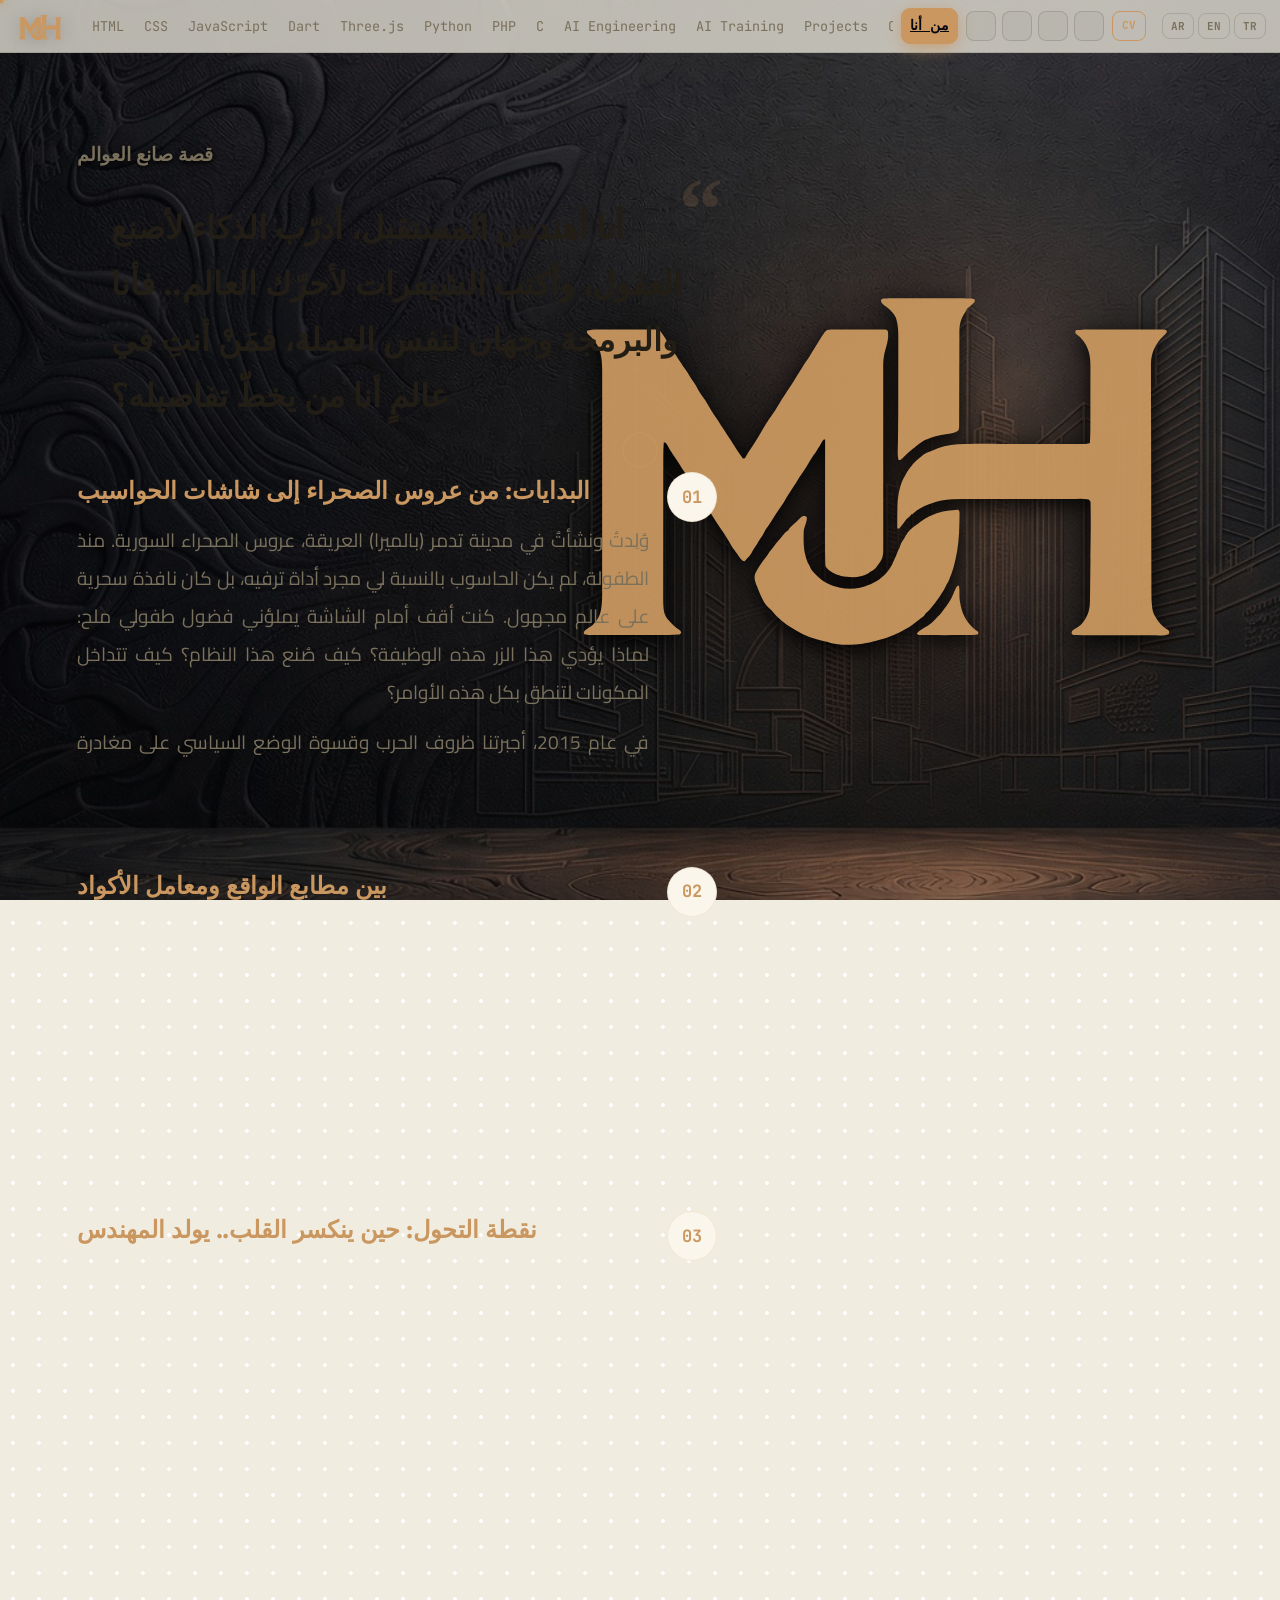
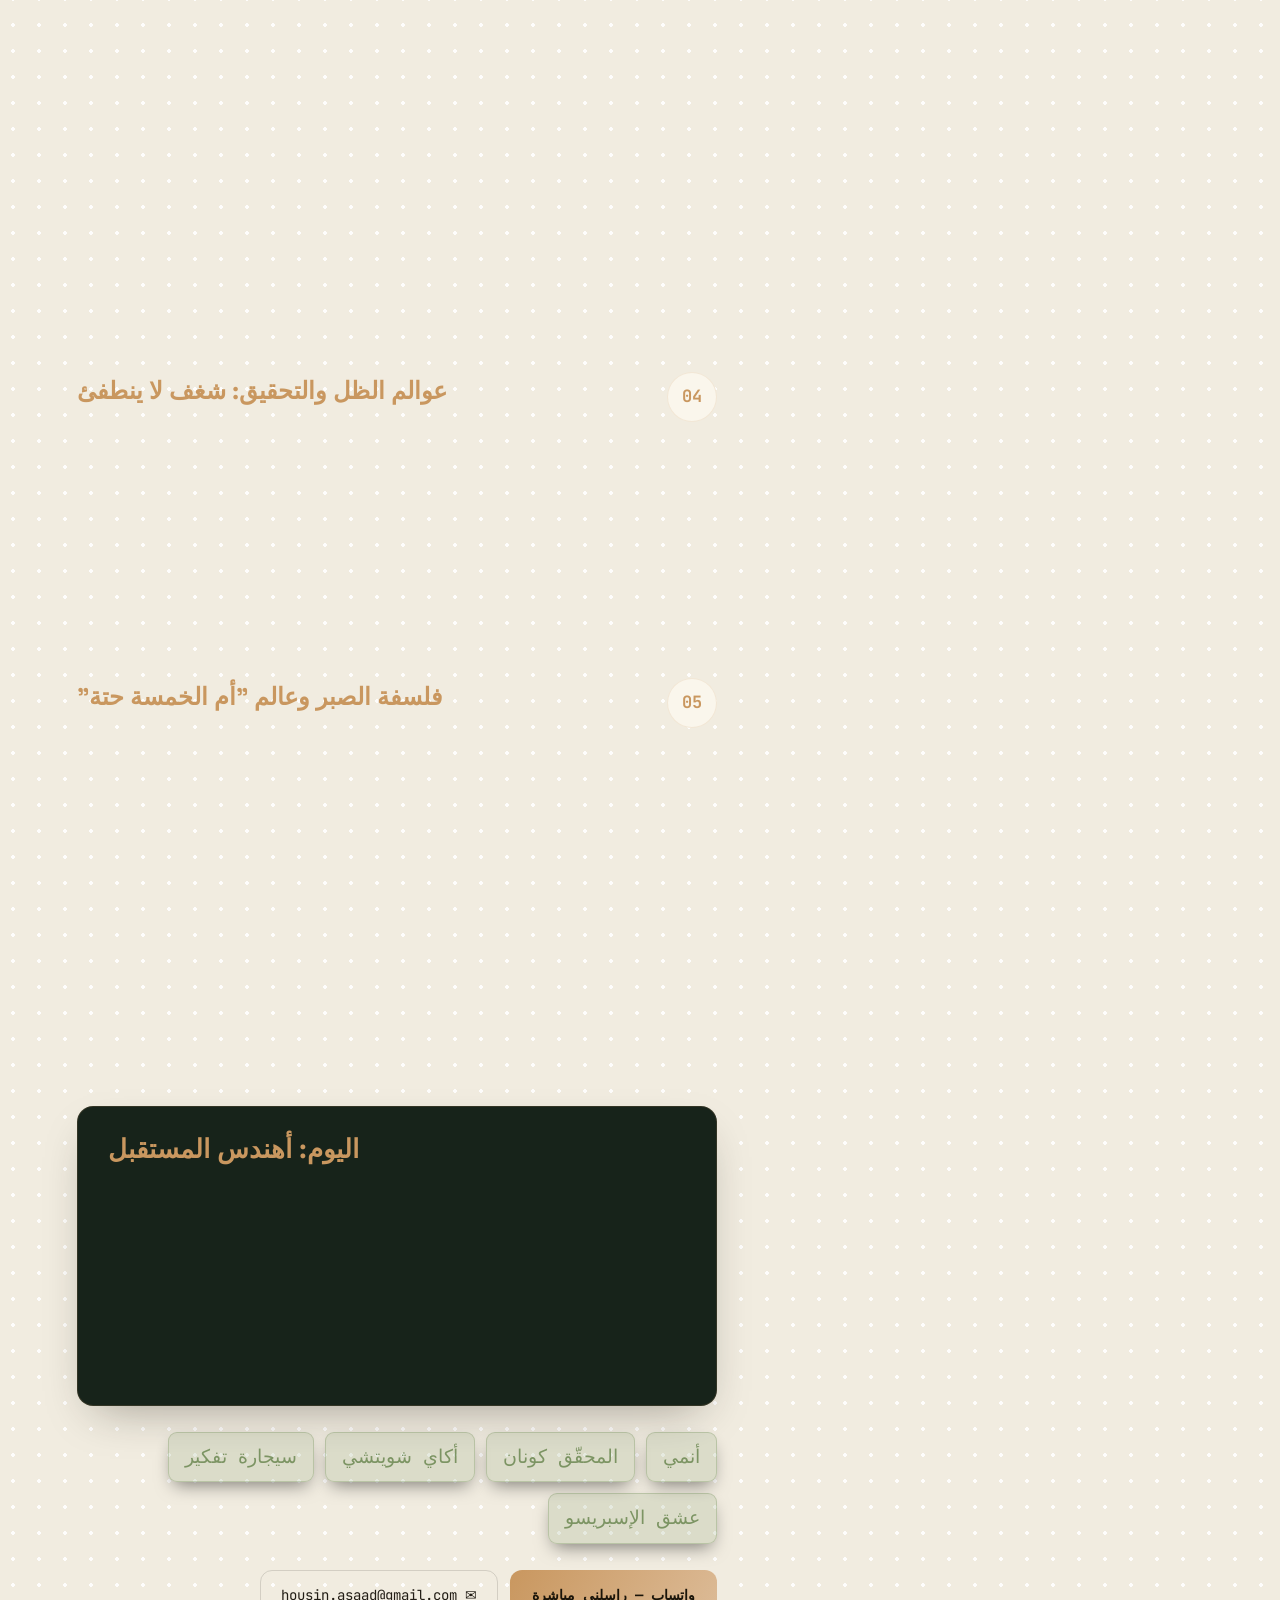
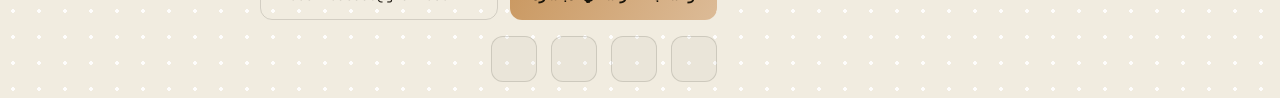
==== about.html @ 329c1fc3 "Fix viewport-scale detection instability and About page panel/logo overlap The landscape "desktop em" ====
<!doctype html>
<html lang="ar" dir="rtl">
<head>
<meta charset="utf-8">
<meta name="viewport" content="width=device-width, initial-scale=1">
<script>
// نفس تقنية index.html: بوضعية landscape وعرض شاشة أضيق من 1280، نخلي الصفحة تتصرّف وكأنها بعرض
// 1280 (نسخة كمبيوتر) — راجع التعليق التفصيلي بـindex.html.
(function(){
  var META_W = 1280;
  // مصدر "العرض الحقيقي" الأصغر بين screen.width وinnerWidth، بلا تخزين مؤقّت — راجع التعليق
  // التفصيلي بـindex.html (نفس المشكلة: بعض المتصفحات بترجّع screen.width غلط بوضعية عرضية).
  function realWidth(){
    var candidates = [];
    if(innerWidth > 0) candidates.push(innerWidth);
    if(screen.width > 0) candidates.push(screen.width);
    candidates = candidates.filter(function(w){ return w >= 100 && w <= 4000; });
    if(!candidates.length) return innerWidth || 375;
    return Math.min.apply(null, candidates);
  }
  function apply(){
    var meta = document.querySelector('meta[name="viewport"]');
    var landscape = matchMedia('(orientation:landscape)').matches;
    var rw = realWidth();
    var need = landscape && rw > 0 && rw < META_W;
    var want;
    if(need){
      var scale = rw / META_W;
      want = (scale > 0 && scale <= 1)
        ? ('width='+META_W+', initial-scale='+scale+', minimum-scale='+scale+', maximum-scale='+scale+', user-scalable=no')
        : 'width=device-width, initial-scale=1';
    } else {
      want = 'width=device-width, initial-scale=1';
    }
    if(meta.getAttribute('content') !== want) meta.setAttribute('content', want);
  }
  apply();   // بلا setTimeout بعدها — أي تعديل عالـmeta بعد ما الصفحة بلشت ترندر بيسبب خلل بصري (راجع index.html)
  addEventListener('resize', apply);
  addEventListener('orientationchange', apply);
})();
</script>
<title>من أنا — Muhammed Elhuseyin</title>
<link rel="icon" type="image/png" href="assets/favicon.png">

<link rel="preconnect" href="https://fonts.googleapis.com">
<link rel="preconnect" href="https://fonts.gstatic.com" crossorigin>
<link href="https://fonts.googleapis.com/css2?family=Space+Grotesk:wght@500;700&family=JetBrains+Mono:wght@500;700&family=Cairo:wght@400;600;700&display=swap" rel="stylesheet">
<link rel="stylesheet" href="css/style.css?v=106">

<script type="importmap">
{
  "imports": {
    "three": "https://cdn.jsdelivr.net/npm/three@0.160.0/build/three.module.js",
    "three/addons/": "https://cdn.jsdelivr.net/npm/three@0.160.0/examples/jsm/"
  }
}
</script>
</head>
<body>

  <div class="scene-bg scene-bg--on"></div>
  <img class="about-logo" src="assets/logo/mjh-logo.svg" alt="MJH" draggable="false">

  <main class="page about-page in-view">
    <div class="panel about-panel">
      <span class="kicker" data-t="kicker">من أنا</span>
      <div class="arname about-subtitle" data-t="subtitle">قصة صانع العوالم</div>

      <div class="about-quote" data-t="quote">أنا أهندس المستقبل، أدرّب الذكاء لأصنع العقول، وأكتب الشيفرات لأحرّك العالم.. فأنا والبرمجة وجهان لنفس العملة، فمَنْ أنتِ في عالمٍ أنا من يخطّ تفاصيله؟</div>

      <div class="about-sections" id="about-sections"></div>

      <div class="about-closing" id="about-closing"></div>

      <div class="tags"><span>أنمي</span><span>المحقّق كونان</span><span>أكاي شويتشي</span><span>سيجارة تفكير</span><span>عشق الإسبريسو</span></div>

      <div class="contact-links" id="about-contact">
        <a class="contact-btn" href="https://wa.me/905050144543" target="_blank" rel="noopener" data-t="waBtn">واتساب — راسلني مباشرة</a>
        <a class="contact-alt" href="mailto:housin.asaad@gmail.com">✉ housin.asaad@gmail.com</a>
      </div>
      <div class="socials">
        <a class="social" href="https://wa.me/905050144543" target="_blank" rel="noopener" aria-label="WhatsApp" title="WhatsApp"><i class="social-icon" style="--i:url(https://cdn.simpleicons.org/whatsapp)"></i></a>
        <a class="social" href="https://www.instagram.com/mjh.6_6" target="_blank" rel="noopener" aria-label="Instagram" title="Instagram"><i class="social-icon" style="--i:url(https://cdn.simpleicons.org/instagram)"></i></a>
        <a class="social" href="https://www.facebook.com/share/1FGM8Z6WL1/" target="_blank" rel="noopener" aria-label="Facebook" title="Facebook"><i class="social-icon" style="--i:url(https://cdn.simpleicons.org/facebook)"></i></a>
        <a class="social" href="https://github.com/housinasaad-creator" target="_blank" rel="noopener" aria-label="GitHub" title="GitHub"><i class="social-icon" style="--i:url(https://cdn.simpleicons.org/github)"></i></a>
      </div>
    </div>
  </main>

  <!-- المؤشّر المخصّص -->
  <div id="cring"></div>
  <div id="cdot"></div>

  <script src="js/cursor.js?v=62"></script>
  <script src="js/about-content.js?v=63"></script>
  <script src="js/nav.js?v=71"></script>
</body>
</html>
---- css/style.css ----
/* ===== الهوية: فاتح كريمي فاخر + بطاقات خضراء غامقة + ذهبي/أخضر ===== */
:root{
  --bg:#f1ece0;
  --bg2:#e8e0cd;
  --panel:#17231a;       /* بطاقات غامقة (أخضر عسكري غامق) */
  --panel-2:#20301f;
  --card-light:#faf6ec;  /* بطاقات فاتحة (سكري فوق الكريمي) */
  --accent:#c9975f;      /* ذهبي/نحاسي */
  --accent-2:#e0bb85;
  --accent-soft:rgba(201,151,95,.18);
  --green:#7c9463;       /* أخضر مطفي — كيكرز/لمسات */
  --green-soft:rgba(124,148,99,.18);
  --text:#221d15;
  --text-invert:#f5f0e2; /* نص فوق البطاقات الغامقة */
  --muted:#7a715d;
  --muted-invert:#c9c3b2;
  --line:rgba(34,29,21,.14);
  --line-invert:rgba(245,240,226,.14);
}

*{box-sizing:border-box;margin:0;padding:0}
/* overflow-x:hidden كانت عم "ترقّي" overflow-y تلقائياً لـauto (قاعدة بمعيار CSS: إذا حدّدت محور وحيد
   غير visible، المحور التاني بيصير auto إجبارياً حتى لو كتبت visible صراحة — مافي طريقة تلغيها).
   هيك body صار scroll container مستقل عن الصفحة (window)، فنظام تتبّع السكرول (تنقّل الصفحات، تلاشي
   المحتوى) صار أعمى لأنه بيراقب window مش body. overflow-x:clip (مش hidden) بيقص نفس الشي بس بلا
   ما ينشئ scroll container جديد أصلاً، فما في ترقية لمحور Y إطلاقاً */
html,body{height:100%;overflow-x:clip;max-width:100%}
body{
  font-family:'Cairo',sans-serif;
  background-color:var(--bg);
  background-image:radial-gradient(rgba(255,255,255,.9) 1.6px, transparent 1.6px);
  background-size:26px 26px;
  color:var(--text);
  min-height:100vh;
  cursor:none;
  line-height:1.6;
}
@media (hover:none){ body{cursor:auto} }

/* ===== خلفية المدينة المحفورة — ثابتة (fixed)، بتلزّق مكانها وبيتمرّر الكلام فوقها بس ===== */
.scene-bg{position:fixed;inset:0;z-index:0;
  background:#141210 url('../assets/scene-bg.jpg') center/cover no-repeat;
  opacity:0;pointer-events:none;transition:opacity 1s ease}
body.hero-gone .scene-bg{opacity:1}
.scene-bg--on{opacity:1 !important}

/* ===== الطبقات ===== */
/* الشخصية ما بتظهر فوق الهيرو — بتتلاشى تدريجياً وتظهر بس أول ما تنزل تحته بالسكرول، وبتضل ثابتة بمكانها */
#robot-container{position:fixed;inset:0;z-index:1;opacity:0;transform:scale(.93);
  transition:opacity 1.1s ease,transform 1.2s cubic-bezier(.2,.8,.2,1)}
body.robot-ready.hero-gone #robot-container{opacity:1;transform:none}
/* موبايل بوضعية طولية بس — الشخصية مش ضرورية هون، بلاش نعرضها إطلاقاً (بالعرضية الموقع نسخة
   طبق الأصل عن الكمبيوتر، الشخصية بتضل ظاهرة هناك عادي) */
@media (max-width:768px) and (orientation:portrait){
  #robot-container, #anim-dots{display:none !important}
}
#robot-container canvas{display:block;position:relative;z-index:1}
.robot-glow{position:absolute;inset:0;z-index:0;pointer-events:none;
  background:radial-gradient(circle at 70% 50%, rgba(224,187,133,.8) 0%, rgba(224,187,133,.55) 10%, rgba(224,187,133,.22) 20%, transparent 30%)}
.vignette{display:none}   /* الظل الغامق حوالين الشاشة اتشال بطلب المستخدم */

/* ===== هيدر علوي زجاجي ثابت: لوغو · صفحات بالنص · تواصل + CV + لغة ===== */
#topnav{position:fixed;top:0;left:0;right:0;z-index:9;direction:ltr;
  display:flex;align-items:center;justify-content:space-between;gap:8px;
  padding:8px 14px;
  background:rgba(241,236,224,.75);backdrop-filter:blur(16px) saturate(1.2);
  -webkit-backdrop-filter:blur(16px) saturate(1.2);border-bottom:1px solid var(--line)}
/* اللوغو بالهيدر */
.nav-brand{flex:none;background:none;border:0;padding:0;line-height:0;cursor:none;
  transition:transform .25s cubic-bezier(.34,1.56,.64,1)}
.nav-brand img{width:52px;height:auto;display:block;filter:drop-shadow(0 2px 8px rgba(0,0,0,.18))}
.nav-brand:hover{transform:translateY(-2px) scale(1.08)}
/* روابط الصفحات — سطر واحد ثابت الارتفاع دايماً (سكرول أفقي لو التسميات أطول من الشاشة، مهما كانت اللغة) */
.nav-links{display:flex;flex-wrap:nowrap;justify-content:center;align-items:center;gap:2px;flex:1 1 auto;
  overflow-x:auto;scrollbar-width:none;min-width:0}
.nav-links::-webkit-scrollbar{display:none}
body.lang-rtl .navlink{font-size:13.5px}
.navlink{font-family:'JetBrains Mono',monospace;font-size:11.5px;color:var(--muted);white-space:nowrap;
  background:none;border:1px solid transparent;border-radius:9px;padding:6px 8px;cursor:none;
  transition:color .25s,background .25s,border-color .25s,transform .2s,box-shadow .3s}
.navlink:hover{color:var(--text);transform:translateY(-2px) scale(1.05)}
.navlink.on{color:#05060f;background:var(--accent);border-color:var(--accent);font-weight:700;
  box-shadow:0 4px 18px -3px var(--accent)}
/* أيقونات التواصل بالهيدر */
.nav-contact{flex:none;display:flex;align-items:center;gap:6px}
.nav-ico{width:30px;height:30px;border-radius:8px;border:1px solid var(--line);
  background:rgba(34,29,21,.04);display:flex;align-items:center;justify-content:center;cursor:none;
  transition:transform .25s cubic-bezier(.34,1.56,.64,1),border-color .25s,background .25s}
.nav-ico i{width:15px;height:15px;display:block;background:var(--accent);
  -webkit-mask:var(--i) center/contain no-repeat;mask:var(--i) center/contain no-repeat;transition:background .5s ease}
.nav-ico:hover{transform:translateY(-2px) scale(1.1);border-color:var(--accent);background:var(--accent-soft)}
/* زر CV بالهيدر */
.cv-head{font-family:'JetBrains Mono',monospace;font-size:11px;font-weight:700;color:var(--accent);cursor:none;
  border:1px solid var(--accent);border-radius:8px;padding:5px 9px;text-decoration:none;white-space:nowrap;transition:.2s}
.cv-head:hover{background:var(--accent);color:#05060f;transform:translateY(-2px)}
@media (max-width:768px) and (orientation:portrait){
  /* هيدر موبايل (طولي بس): صف واحد — نخفي اللوغو/التواصل ونخلّي الصفحات + CV + اللغة */
  #topnav{gap:6px;padding:7px 10px}
  .nav-brand{display:none}
  .nav-contact{display:none}
  .nav-links{gap:2px;
    mask-image:linear-gradient(to right,transparent 0,#000 14px,#000 calc(100% - 14px),transparent 100%);
    -webkit-mask-image:linear-gradient(to right,transparent 0,#000 14px,#000 calc(100% - 14px),transparent 100%)}
  .navlink{padding:5px 7px;font-size:11px}
  .cv-head{padding:5px 7px;font-size:10px}
}

/* لوغو شخصي كبير + الاسم بجنبه، فوق عنوان كل صفحة (يُحقن بـ nav.js) — يتلوّن مع الصفحة */
.page-brand{display:flex;align-items:center;gap:16px;margin:0 0 20px;direction:ltr;
  animation:appear .6s ease-out both}
.page-logo{width:clamp(84px,8.5vw,120px);height:auto;display:block;flex:none;
  filter:drop-shadow(0 6px 18px rgba(0,0,0,.4))}
.page-logo path{transition:stroke .5s ease}
.page-brand-name{font-family:'Space Grotesk',sans-serif;font-weight:700;color:var(--text);
  font-size:clamp(16px,1.7vw,21px);line-height:1.06;letter-spacing:.3px}

@keyframes codeBlink{50%{opacity:0}}
#pages{position:relative;z-index:2;pointer-events:none}

/* ===== فاصل موجة خضراء رفيعة بين الهيرو وبداية الأقسام — برموز برمجة بيج شفافة فوقها ===== */
.hero-wave{position:relative;height:46px;margin-top:-34px;z-index:3;line-height:0;pointer-events:none}
.hero-wave svg{display:block;width:100%;height:100%}
.hw-fill{fill:var(--green)}
.hw-glyphs text{font-family:'JetBrains Mono',monospace;font-size:15px;font-weight:700;
  fill:var(--bg);opacity:.4}

/* ===== الصفحة: سكرول عادي، كل قسم شاشة كاملة عالأقل، مع تلاشي دخول/خروج ===== */
.page{
  position:relative;direction:ltr;min-height:56vh;
  display:flex;align-items:center;justify-content:flex-start;
  padding:30px clamp(28px,6vw,110px) 16px;
  opacity:0;transform:translateY(24px);
  transition:opacity .5s ease,transform .5s ease;
}
.page.in-view{opacity:1;transform:none}
/* المحتوى على اليسار (توسيط عمودي فقط) — متل ما كان */
.panel{pointer-events:auto;text-align:left;max-width:560px;direction:rtl}

/* تلاشي دخول/خروج تدريجي لكل سطر/عنصر داخل المحتوى — لحاله، مش مربوط بوصول القسم كامل
   (يُحقن .reveal على أولاد .panel المباشرين بواسطة nav.js) */
.reveal{opacity:0;transform:translateY(52px) scale(.97);
  transition:opacity .75s cubic-bezier(.16,.84,.44,1),transform .75s cubic-bezier(.16,.84,.44,1)}
.reveal.in-view{opacity:1;transform:none}

/* ===== فيديو خلفية الهيرو (الرئيسية بس) — خفيف وشفاف، يتلاشى تحت الروبوت يميناً ===== */
/* height ثابت (مش min-height) — الهيرو لازم يضل بالضبط شاشة وحدة. min-height كانت بتخلي align-items:center
   (تبع .page) يوسّط المحتوى بصندوق أطول من الشاشة، فبيطلع فراغ كبير تحت المحتوى قبل الموجة. overflow-y:auto
   (مش hidden) هي شبكة الأمان: لو المحتوى طال عن الشاشة بشاشة قصيرة جداً، بيصير سكرول داخلي بسيط بدل ما ينقص/ينقطع. */
/* خلفية غامقة ثابتة تحت الفيديو — الفيديو شفاف (opacity .3) وبدون هالخلفية كانت طبقة --bg الكريمية
   (تبع body) بتبين من وراه وتطلع كطبقة لونية بيج فوق الهيرو. */
.home-page{overflow-x:hidden;overflow-y:auto;height:100vh;background:#0b0f17}
.hero-video{position:absolute;top:0;left:0;z-index:0;width:100%;height:100%;object-fit:cover;opacity:.3;
  filter:grayscale(.8) brightness(.85) contrast(1.05)}
/* لوغو كبير فوق الفيديو، بنص ارتفاع الهيرو تقريباً، طرف اليمين وبمنتصف الارتفاع عمودياً —
   بلا بطاقة خلفه، بس ظل قوي حتى يبين واضح فوق الفيديو */
.hero-logo-card{position:absolute;top:50%;right:clamp(20px,4vw,54px);z-index:1;
  transform:translateY(-50%);
  display:flex;align-items:center;justify-content:center}
.hero-logo{display:block;height:clamp(220px,46vh,440px);width:auto;opacity:.95;
  filter:drop-shadow(0 6px 10px rgba(0,0,0,.85)) drop-shadow(0 0 40px rgba(0,0,0,.7))}
/* موبايل بوضعية طولية: ما في مجال كافي للوغو الكبير جنب الكلام — بيصير يتراكب معه، فبنشيله (بالعرضية
   ضل ظاهر عادي، الموقع هناك نسخة طبق الأصل عن الكمبيوتر) */
@media (max-width:768px) and (orientation:portrait){ .hero-logo-card{display:none} }
/* هيدر الموبايل ثابت (fixed) فوق الشاشة — لازم مسافة كافية فوق كل صفحة حتى ما يقصّ أول سطر (الاسم بالهيرو مثلاً) */
@media (max-width:768px) and (orientation:portrait){ .page{padding-top:78px} }
/* بلا بطاقة حوالين كلام الهيرو — ظل نصّي قوي وواضح بدل هيك حتى يضل مقروء فوق الفيديو مهما كانت خلفيته */
.home-page .panel{position:relative;z-index:1;max-width:680px}
.home-page .home-name,.home-page .home-role,.home-page .home-bio{
  text-shadow:0 2px 4px rgba(0,0,0,.95),0 4px 14px rgba(0,0,0,.9),0 0 30px rgba(0,0,0,.8)}
.home-page .stats span{text-shadow:0 2px 4px rgba(0,0,0,.9),0 0 14px rgba(0,0,0,.8)}

/* ===== الرئيسية ===== */
.home-logo{display:block;width:clamp(120px,15vw,178px);height:auto;margin:0 0 22px;
  filter:drop-shadow(0 8px 24px rgba(0,0,0,.45));animation:appear .8s ease-out both}
.home-logo path{transition:stroke .5s ease}
.home-name{
  font-family:'Space Grotesk',sans-serif;direction:ltr;text-align:left;
  font-weight:700;font-size:clamp(52px,10vw,108px);color:var(--text);line-height:1.0;
  animation:appear .9s ease-out both;
}
.home-role{font-family:'JetBrains Mono',monospace;color:var(--accent);font-size:clamp(17px,2.8vw,24px);margin-top:14px;letter-spacing:.5px;direction:ltr;text-align:left}
/* مؤشّر كتابة الاسم (مقدّمة) */
.type-caret{color:var(--accent);font-weight:400;animation:codeBlink 1s step-end infinite}
.home-bio{color:var(--muted);margin-top:22px;font-size:clamp(19px,3vw,25px);line-height:1.75;max-width:620px}
.stats{display:flex;flex-wrap:wrap;gap:12px;margin-top:26px}
.stats span{font-family:'JetBrains Mono',monospace;font-size:15px;color:var(--muted);
  padding:9px 16px;border:1px solid var(--line);border-radius:8px;background:rgba(34,29,21,.03)}
.stats b{color:var(--accent);font-weight:700}

/* ===== من أنا (About) — بلا عنوان كبير (بس الكيكر)، المحتوى يبلّش من فوق مباشرة ===== */
.about-page{align-items:flex-start !important;padding-top:100px !important}
.about-panel{max-width:640px;position:relative;z-index:1}
.about-page .kicker{font-size:20px}
.about-subtitle{margin-top:6px;font-size:clamp(36px,5.2vw,54px);font-weight:700;color:var(--text);font-family:'Space Grotesk',sans-serif}
.about-scroll{margin-top:10px}
.about-text p{color:var(--muted);font-size:clamp(20px,2.6vw,24px);line-height:1.85;margin-bottom:14px;text-align:justify}
.about-text p:last-child{margin-bottom:0}
.about-extra{color:var(--muted);font-size:19px;line-height:1.85;margin-top:10px;max-width:100%}
.about-page .tags{margin-top:26px}
.about-page .tags span{font-size:19px}
.about-page .contact-links{margin-top:26px}
.about-page .socials{margin-top:16px}
@media (max-width:768px) and (orientation:portrait){ .about-page{padding-top:78px !important} .about-panel{max-width:100%} }

/* ===== لوغو كبير ثابت — يمين صفحة "من أنا" (بدل الشخصية ثلاثية الأبعاد)، نفس حجم لوغو الهيرو ===== */
.about-logo{position:fixed;top:50%;right:clamp(20px,4vw,54px);z-index:0;
  transform:translateY(-50%);
  height:clamp(220px,46vh,440px);width:auto;opacity:.95;
  filter:drop-shadow(0 6px 10px rgba(0,0,0,.85)) drop-shadow(0 0 40px rgba(0,0,0,.7))}
@media (max-width:768px) and (orientation:portrait){ .about-logo{display:none} }

/* ===== اقتباس الافتتاح — علامة تنصيص كبيرة زخرفية + نص بارز ===== */
.about-quote{position:relative;margin:22px 0 40px;padding:8px 34px;
  font-family:'Space Grotesk',sans-serif;font-weight:700;
  font-size:clamp(24px,3.2vw,32px);line-height:1.75;color:var(--text)}
.about-quote::before{content:'“';position:absolute;top:-26px;right:-6px;
  font-family:Georgia,serif;font-size:88px;line-height:1;color:var(--accent-soft);z-index:-1}
body.lang-ltr .about-quote::before{right:auto;left:-6px}

/* ===== الأقسام المرقّمة — كل وحدة رقم ذهبي + عنوان أخضر + فقرات ===== */
.about-sections{display:flex;flex-direction:column;gap:30px;margin-top:8px}
.about-sec{display:flex;gap:18px;align-items:flex-start}
.about-sec-num{flex:none;width:50px;height:50px;border-radius:50%;
  display:flex;align-items:center;justify-content:center;
  font-family:'JetBrains Mono',monospace;font-weight:700;font-size:17px;
  color:var(--accent);border:1.5px solid var(--accent-soft);background:var(--card-light)}
.about-sec-body{flex:1;min-width:0}
.about-sec-title{font-family:'Space Grotesk',sans-serif;font-weight:700;color:var(--accent);
  font-size:clamp(20px,2.6vw,24px);margin-bottom:10px}
.about-sec-body p{color:var(--muted);font-size:clamp(17px,2vw,19px);line-height:2;
  text-align:justify;margin-bottom:12px}
.about-sec-body p:last-child{margin-bottom:0}

/* ===== الخاتمة — بطاقة مميّزة بحافّة ذهبية، دعوة ختامية ===== */
.about-closing{margin-top:38px;padding:22px clamp(18px,3vw,30px);border-radius:16px;
  background:var(--panel);border:1px solid var(--accent-soft);
  box-shadow:0 18px 44px -18px rgba(34,29,21,.4)}
.about-closing-title{font-family:'Space Grotesk',sans-serif;font-weight:700;color:var(--accent);
  font-size:clamp(21px,2.8vw,26px);margin-bottom:12px}
.about-closing p{color:var(--text-invert);font-size:clamp(17px,2vw,19px);line-height:2;margin-bottom:10px}
.about-closing p:last-child{margin-bottom:0;color:var(--muted-invert);font-style:italic}
@media (max-width:640px) and (orientation:portrait){ .about-sec{gap:12px} .about-sec-num{width:34px;height:34px;font-size:12px} }

/* ===== صفحات اللغات/المهارات — كبّرنا كل النصوص والبطاقات + ظلال واضحة للكل ===== */
.lang-head{display:flex;align-items:center;gap:18px;margin-bottom:18px}
.lang-logo{width:70px;height:70px;flex:none;border-radius:16px;background:var(--accent-soft);
  border:1px solid var(--line);display:flex;align-items:center;justify-content:center;transition:background .5s ease;
  box-shadow:0 10px 26px -6px rgba(0,0,0,.55)}
.robot-glow{transition:background .6s ease}
/* أيقونة اللغة: تتلوّن بلون الصفحة (mask) وتتغيّر مع النموذج والعنوان */
.lang-icon{width:42px;height:42px;display:block;background:var(--green);
  -webkit-mask:var(--i) center/contain no-repeat;
          mask:var(--i) center/contain no-repeat;
  transition:background .5s ease}
.kicker{font-family:'JetBrains Mono',monospace;color:var(--green);font-size:17px;letter-spacing:.5px;display:block;transition:color .5s ease;text-transform:uppercase;
  text-shadow:0 2px 4px rgba(0,0,0,.9),0 0 16px rgba(0,0,0,.7)}
.page-title{
  font-family:'Space Grotesk',sans-serif;direction:ltr;color:var(--accent);font-weight:700;
  font-size:clamp(46px,8.4vw,88px);line-height:1;margin-top:4px;
  transition:color .5s ease;
  animation:appear .7s ease-out both;
  text-shadow:0 3px 6px rgba(0,0,0,.9),0 6px 22px rgba(0,0,0,.75);
}
.arname{color:var(--muted);font-size:19px;margin:8px 0 18px;
  text-shadow:0 2px 4px rgba(0,0,0,.85),0 0 14px rgba(0,0,0,.65)}
.page-desc{color:var(--muted);font-size:clamp(18px,2.8vw,22px);line-height:1.9;max-width:560px;
  text-shadow:0 2px 4px rgba(0,0,0,.85),0 0 14px rgba(0,0,0,.65)}
/* مؤشّر المستوى: 3 مستويات واضحة */
.level{margin-top:26px;max-width:390px;direction:ltr}
.level .segs{display:flex;gap:8px}
.level .segs i{flex:1;height:12px;border-radius:6px;background:rgba(34,29,21,.10);transition:.3s;
  box-shadow:0 2px 6px rgba(0,0,0,.35)}
/* موبايل بوضعية طولية: العنوان الكبير (min 46px) + مربّع الأيقونة الثابت (70px، ما بينكمش) كانوا
   أوسع من عرض الشاشة الضيّق فبيطلعوا ناقصين/مقصوصين. نصغّرهم هون بس (العرضية/الكمبيوتر ضلّوا زي ما هم) */
@media (max-width:768px) and (orientation:portrait){
  .lang-logo{width:50px;height:50px;border-radius:12px}
  .lang-icon{width:30px;height:30px}
  .page-title{font-size:clamp(30px,10vw,46px)}
  .lang-head{gap:12px;flex-wrap:wrap}
}
.level.lvl-1 .segs i:nth-child(-n+1),
.level.lvl-2 .segs i:nth-child(-n+2),
.level.lvl-3 .segs i:nth-child(-n+3){background:linear-gradient(90deg,var(--green),#9ab383);box-shadow:0 0 12px rgba(124,148,99,.45)}
.level .labels{display:flex;justify-content:space-between;margin-top:12px;
  font-family:'JetBrains Mono',monospace;font-size:15px;color:var(--muted)}
.level .labels span{flex:1;text-align:center;transition:.3s;text-shadow:0 2px 4px rgba(0,0,0,.8)}
.level .labels span:first-child{text-align:left}
.level .labels span:last-child{text-align:right}
.level.lvl-1 .labels span:nth-child(1),
.level.lvl-2 .labels span:nth-child(2),
.level.lvl-3 .labels span:nth-child(3){color:var(--green);font-weight:700}
.tags{display:flex;gap:11px;flex-wrap:wrap;margin-top:24px}
.tags span{font-family:'JetBrains Mono',monospace;font-size:15px;color:var(--green);
  padding:9px 16px;border:1px solid rgba(124,148,99,.35);border-radius:9px;background:var(--green-soft);
  box-shadow:0 8px 18px -6px rgba(0,0,0,.5)}

/* ===== المشاريع — بطاقات غامقة (أخضر عسكري) بحافّة ذهبية متوهّجة تدور + إمالة 3D ===== */
@property --ang{syntax:'<angle>';initial-value:0deg;inherits:false}
.projects{display:flex;flex-direction:column;gap:14px;margin-top:20px;max-width:520px}
.proj{position:relative;display:flex;gap:14px;padding:15px 17px;border-radius:14px;
  border:1px solid var(--line-invert);
  background:rgba(23,35,26,.95);backdrop-filter:blur(10px);-webkit-backdrop-filter:blur(10px);
  transform-style:preserve-3d;will-change:transform;
  transition:transform .18s ease,border-color .3s ease,background .3s ease,box-shadow .3s ease}
/* الحافّة المتوهّجة الدوّارة (تظهر عند hover) */
.proj::before{content:'';position:absolute;inset:0;border-radius:inherit;padding:1.4px;
  background:conic-gradient(from var(--ang), transparent 0 62%, var(--accent) 80%, transparent 100%);
  -webkit-mask:linear-gradient(#000 0 0) content-box,linear-gradient(#000 0 0);
  -webkit-mask-composite:xor;mask-composite:exclude;
  opacity:0;transition:opacity .35s ease;pointer-events:none}
.proj:hover{border-color:transparent;background:var(--panel-2);
  box-shadow:0 16px 40px rgba(0,0,0,.28),0 0 24px -6px var(--accent)}
.proj:hover::before{opacity:1;animation:angSpin 3s linear infinite}
@keyframes angSpin{to{--ang:360deg}}
.proj>*{position:relative}
.proj .pt{font-weight:700;color:var(--text-invert);margin-bottom:3px}
.proj .pd{font-size:13px;color:var(--muted-invert);line-height:1.6}
.proj .pill{font-family:'JetBrains Mono',monospace;font-size:11px;color:var(--accent-2);flex:none;align-self:flex-start;
  padding:3px 8px;border:1px solid var(--line-invert);border-radius:6px;transition:color .3s ease}

/* ===== شبكة المشاريع (كروت → مودال دراسة حالة) ===== */
.page-wide .panel{max-width:960px}
.pgrid{display:grid;grid-template-columns:repeat(2,1fr);grid-auto-flow:column;grid-template-rows:repeat(3,auto);gap:12px;margin-top:18px;max-width:100%}
.pcard{display:flex;flex-direction:column;text-align:right;padding:0;overflow:hidden;cursor:none;
  border:1px solid var(--line-invert);border-radius:14px;background:rgba(23,35,26,.95);
  backdrop-filter:blur(10px);-webkit-backdrop-filter:blur(10px);
  transition:transform .2s ease,border-color .3s ease,box-shadow .3s ease}
.pcard:hover{transform:translateY(-5px);border-color:var(--accent);
  box-shadow:0 16px 38px rgba(0,0,0,.32),0 0 22px -8px var(--accent)}
.pcard-cover{height:70px;display:flex;align-items:center;justify-content:center;
  background:linear-gradient(135deg,var(--accent-soft),rgba(245,240,226,.03));
  border-bottom:1px solid var(--line-invert)}
.pcard-cover i{width:32px;height:32px;display:block;background:var(--accent);
  -webkit-mask:var(--i) center/contain no-repeat;mask:var(--i) center/contain no-repeat;transition:background .5s ease}
.pcard-body{display:flex;flex-direction:column;gap:6px;padding:11px 13px 13px}
.pcard-name{font-family:'Space Grotesk',sans-serif;font-weight:700;color:var(--text-invert);font-size:15px;direction:ltr;text-align:right}
.pcard-tag{color:var(--muted-invert);font-size:12px;line-height:1.55}
.pcard-tech{display:flex;flex-wrap:wrap;gap:6px;margin-top:2px}
.pcard-tech em,.pmodal-tech em{font-style:normal;font-family:'JetBrains Mono',monospace;font-size:10.5px;
  color:var(--accent-2);padding:3px 7px;border:1px solid var(--line-invert);border-radius:6px}

/* المودال */
body.modal-open{overflow:hidden}
.pmodal{position:fixed;inset:0;z-index:50;display:none;align-items:center;justify-content:center;padding:24px}
.pmodal.open{display:flex}
.pmodal-backdrop{position:absolute;inset:0;background:rgba(10,10,8,.62);backdrop-filter:blur(6px)}
.pmodal-inner{position:relative;z-index:1;width:min(560px,100%);max-height:88vh;overflow-y:auto;
  background:var(--panel);border:1px solid var(--accent-soft);border-radius:18px;padding:0 24px 24px;
  box-shadow:0 30px 80px rgba(0,0,0,.45),0 0 40px -12px var(--accent);animation:appear .35s ease-out both}
.pmodal-close{position:sticky;top:14px;float:left;margin:14px 0 0 -8px;width:34px;height:34px;border-radius:9px;
  border:1px solid var(--line-invert);background:rgba(245,240,226,.08);color:var(--text-invert);cursor:none;font-size:15px;
  display:flex;align-items:center;justify-content:center;transition:.2s}
.pmodal-close:hover{border-color:var(--accent);color:var(--accent);transform:scale(1.08)}
.pmodal-cover{clear:both;height:150px;border-radius:14px;margin-top:6px;display:flex;flex-direction:column;gap:10px;
  align-items:center;justify-content:center;background:linear-gradient(135deg,var(--accent-soft),rgba(245,240,226,.03));
  border:1px solid var(--line-invert)}
.pmodal-cover i{width:56px;height:56px;display:block;background:var(--accent);
  -webkit-mask:var(--i) center/contain no-repeat;mask:var(--i) center/contain no-repeat}
.pmodal-soon{font-family:'JetBrains Mono',monospace;font-size:11px;color:var(--muted-invert)}
.pmodal-name{font-family:'Space Grotesk',sans-serif;font-weight:700;color:var(--text-invert);font-size:24px;margin-top:16px;direction:ltr;text-align:right}
.pmodal-tag{color:var(--muted-invert);font-size:14px;margin-top:4px}
.case{margin-top:18px;display:flex;flex-direction:column;gap:14px}
.case-row{border-right:3px solid var(--accent);padding:2px 12px 2px 0}
.case-label{display:block;font-family:'JetBrains Mono',monospace;font-size:12px;color:var(--accent-2);margin-bottom:4px;font-weight:700}
.case-row p{color:var(--muted-invert);font-size:14px;line-height:1.85}
.pmodal-tech{display:flex;flex-wrap:wrap;gap:7px;margin-top:18px}
.pmodal-actions{display:flex;flex-wrap:wrap;gap:10px;margin-top:20px}
.pbtn{display:inline-flex;align-items:center;gap:6px;padding:11px 18px;border-radius:11px;cursor:none;
  font-family:'JetBrains Mono',monospace;font-size:13px;text-decoration:none;
  border:1px solid var(--line-invert);color:var(--text-invert);transition:.22s}
.pbtn:hover{transform:translateY(-2px);border-color:var(--accent);color:var(--accent)}
.pbtn.primary{background:linear-gradient(120deg,var(--accent),var(--accent-2));color:#05060f;border-color:transparent;font-weight:700}
.pbtn.primary:hover{color:#05060f;box-shadow:0 10px 26px -6px var(--accent)}
.pbtn.ghost{color:var(--muted-invert)}
.pbtn.ghost:hover{transform:none;color:var(--muted-invert);border-color:var(--line-invert)}
@media (max-width:768px) and (orientation:portrait){ .pgrid{grid-template-columns:1fr;grid-auto-flow:row;grid-template-rows:none;max-height:62vh;overflow-y:auto} .page-wide .panel{max-width:560px} }

/* ===== مبدّل اللغة بالهيدر ===== */
.nav-lang{flex:none;display:flex;gap:4px;align-items:center;padding-inline-start:8px}
.langbtn{font-family:'JetBrains Mono',monospace;font-size:11px;font-weight:700;color:var(--muted);
  background:none;border:1px solid var(--line);border-radius:8px;padding:5px 8px;min-width:30px;cursor:none;
  transition:.2s}
.langbtn:hover{color:var(--text);transform:translateY(-2px)}
.langbtn.on{color:#05060f;background:var(--accent);border-color:var(--accent)}
@media (max-width:768px) and (orientation:portrait){ .nav-lang{padding-inline-start:4px} .langbtn{padding:5px 6px;min-width:26px} }

/* اتجاه المحتوى حسب اللغة */
body.lang-ltr .panel{direction:ltr}
body.lang-rtl .panel{direction:rtl}

/* ===== بطاقة اختيار اللغة (شاشة البداية) ===== */
#lang-splash{position:fixed;inset:0;z-index:100;display:flex;align-items:center;justify-content:center;
  background:radial-gradient(120% 120% at 50% 30%,#f6f1e4,#e9e0cc);
  transition:opacity .5s ease,visibility .5s ease;cursor:default}
#lang-splash .ls-card{cursor:pointer}
#lang-splash.hide{opacity:0;visibility:hidden}
.ls-inner{text-align:center;padding:24px;animation:appear .6s ease-out both}
.ls-logo{margin-bottom:14px}
.ls-name{font-family:'Space Grotesk',sans-serif;font-weight:700;color:var(--text);font-size:clamp(22px,4vw,32px);letter-spacing:.5px}
.ls-cards{display:flex;gap:16px;margin-top:30px;flex-wrap:wrap;justify-content:center}
.ls-card{display:flex;flex-direction:column;align-items:center;gap:6px;width:150px;padding:22px 16px;cursor:none;
  background:rgba(34,29,21,.035);border:1px solid var(--line);border-radius:16px;color:var(--text);
  backdrop-filter:blur(8px);transition:transform .28s cubic-bezier(.34,1.56,.64,1),border-color .25s,background .25s,box-shadow .3s}
.ls-card:hover{transform:translateY(-8px) scale(1.05);border-color:#c9975f;background:rgba(201,151,95,.14);
  box-shadow:0 18px 44px -10px #c9975f}
.ls-flag{font-family:'JetBrains Mono',monospace;font-weight:700;font-size:26px;color:#c9975f}
.ls-label{font-family:'Space Grotesk',sans-serif;font-weight:700;font-size:18px;color:var(--text)}
.ls-sub{font-size:12px;color:var(--muted)}
@media (max-width:480px) and (orientation:portrait){ .ls-cards{gap:10px} .ls-card{width:44%;min-width:130px;padding:16px 10px} }

/* ===== نافذة "اقلب هاتفك" — نفس أسلوب بطاقة اختيار اللغة ===== */
#rotate-prompt{position:fixed;inset:0;z-index:101;display:flex;align-items:center;justify-content:center;
  background:radial-gradient(120% 120% at 50% 30%,#f6f1e4,#e9e0cc);
  opacity:0;visibility:hidden;transition:opacity .4s ease,visibility .4s ease;cursor:default}
#rotate-prompt.show{opacity:1;visibility:visible}
.rp-inner{text-align:center;padding:24px;max-width:320px;animation:appear .6s ease-out both}
.rp-icon{width:96px;height:96px;animation:rpTilt 1.8s ease-in-out infinite}
@keyframes rpTilt{0%,100%{transform:rotate(0)}50%{transform:rotate(-90deg)}}
.rp-title{font-family:'Space Grotesk',sans-serif;font-weight:700;color:var(--text);
  font-size:clamp(20px,5vw,26px);margin-top:18px}
.rp-sub{font-size:14px;color:var(--muted);margin-top:8px;line-height:1.6}
.rp-ok{font-family:'JetBrains Mono',monospace;font-weight:700;font-size:14px;color:#05060f;cursor:pointer;
  margin-top:26px;padding:12px 34px;border:0;border-radius:10px;
  background:linear-gradient(120deg,#c9975f,#e0bb85);transition:transform .25s,box-shadow .25s}
.rp-ok:hover{transform:translateY(-3px);box-shadow:0 12px 30px -6px #c9975f}


/* ===== التواصل ===== */
.contact-links{display:flex;flex-wrap:wrap;gap:12px;margin-top:22px}
.contact-btn{display:inline-flex;align-items:center;gap:8px;padding:13px 22px;border-radius:12px;
  font-family:'JetBrains Mono',monospace;font-size:14px;font-weight:700;color:#1a1409;text-decoration:none;
  background:linear-gradient(120deg,var(--accent),var(--accent-2));transition:transform .25s,box-shadow .25s}
.contact-btn:hover{transform:translateY(-3px);box-shadow:0 12px 34px rgba(201,151,95,.4)}
.contact-alt{display:inline-flex;align-items:center;gap:8px;padding:13px 20px;border-radius:12px;
  font-family:'JetBrains Mono',monospace;font-size:14px;color:var(--text);text-decoration:none;
  border:1px solid var(--line);transition:.25s}
.contact-alt:hover{border-color:var(--accent);color:var(--accent)}
/* أزرار السيرة الذاتية */
.cv-btn{display:inline-flex;align-items:center;gap:8px;margin-top:16px;padding:11px 20px;border-radius:12px;cursor:none;
  font-family:'JetBrains Mono',monospace;font-size:14px;font-weight:700;color:#1a1409;text-decoration:none;
  background:linear-gradient(120deg,var(--accent),var(--accent-2));transition:transform .25s,box-shadow .25s}
.cv-btn:hover{transform:translateY(-3px);box-shadow:0 12px 30px -6px var(--accent)}
/* لوغو + عبارة ختامية جنب بعض (مش فوق بعض) — بعد معلومات التواصل وفوق أيقونات السوشيال */
.contact-brand{display:flex;align-items:center;gap:18px;margin-top:26px;flex-wrap:nowrap}
.panel-logo{display:block;height:clamp(64px,7vw,96px);width:auto;flex:none;
  filter:drop-shadow(0 6px 18px rgba(0,0,0,.5))}
.contact-tagline{font-family:'JetBrains Mono',monospace;font-size:clamp(14px,1.6vw,18px);color:var(--accent);
  margin:0;letter-spacing:.3px;line-height:1.6;min-width:0;flex:1 1 auto;
  text-shadow:0 2px 4px rgba(0,0,0,.9),0 0 20px rgba(0,0,0,.7)}
/* أيقونات السوشيال — تتلوّن بلون الصفحة + انبثاق للأعلى عند hover */
.socials{display:flex;gap:14px;margin-top:22px}
.social{width:46px;height:46px;border-radius:12px;border:1px solid var(--line);
  background:rgba(34,29,21,.03);display:flex;align-items:center;justify-content:center;cursor:none;
  transition:transform .25s cubic-bezier(.34,1.56,.64,1),border-color .25s,background .25s,box-shadow .3s}
.social:hover{transform:translateY(-4px) scale(1.08);border-color:var(--accent);
  background:var(--accent-soft);box-shadow:0 8px 20px -5px var(--accent)}
.social-icon{width:22px;height:22px;display:block;background:var(--accent);
  -webkit-mask:var(--i) center/contain no-repeat;mask:var(--i) center/contain no-repeat;
  transition:background .5s ease}

/* ===== الأنيميشن ===== */
@keyframes appear{0%{opacity:0;transform:translateY(20px)}100%{opacity:1;transform:none}}

/* ===== سهم عائم: رجوع للهيرو (يظهر بس بعد ما نبعد عنه) ===== */
#to-top{position:fixed;bottom:28px;left:22px;z-index:6;width:52px;height:52px;border-radius:50%;
  border:1px solid var(--line);background:var(--card-light);color:var(--accent);cursor:none;
  display:flex;align-items:center;justify-content:center;
  box-shadow:0 8px 22px -6px rgba(34,29,21,.25);
  opacity:0;pointer-events:none;transform:translateY(8px);
  transition:opacity .35s ease,transform .35s ease,border-color .25s,box-shadow .25s}
body.robot-ready.hero-gone #to-top{opacity:1;pointer-events:auto;transform:none}
#to-top:hover{border-color:var(--accent);box-shadow:0 10px 26px -6px var(--accent)}
@media (max-width:768px) and (orientation:portrait){ #to-top{width:46px;height:46px;left:14px;bottom:18px} }

/* ===== زر قائمة عائم (موبايل بوضعية طولية بس) — بيفتح لائحة كل عناصر الهيدر عمودياً ===== */
#menu-btn{display:none;position:fixed;right:14px;bottom:18px;z-index:21;width:46px;height:46px;
  border-radius:50%;border:1px solid var(--line);background:var(--card-light);cursor:pointer;
  align-items:center;justify-content:center;flex-direction:column;gap:5px;
  box-shadow:0 8px 22px -6px rgba(34,29,21,.35);transition:transform .25s,border-color .25s}
#menu-btn span{display:block;width:20px;height:2px;border-radius:2px;background:var(--accent);transition:transform .3s,opacity .3s}
body.nav-menu-open #menu-btn{transform:scale(1.05)}
body.nav-menu-open #menu-btn span:nth-child(1){transform:translateY(7px) rotate(45deg)}
body.nav-menu-open #menu-btn span:nth-child(2){opacity:0}
body.nav-menu-open #menu-btn span:nth-child(3){transform:translateY(-7px) rotate(-45deg)}
@media (max-width:768px) and (orientation:portrait){
  #menu-btn{display:flex}
  /* لمّا القائمة مفتوحة: الهيدر بيصير لائحة عمودية ملء الشاشة، بلا ما نكرّر ولا عنصر — نفس الأزرار
     الموجودة أصلاً بس بتخطيط عمودي واضح وكبير للمس */
  body.nav-menu-open #topnav{position:fixed;inset:0;height:100vh;width:100vw;
    flex-direction:column;align-items:stretch;justify-content:flex-start;
    overflow-y:auto;padding:26px 22px 100px;background:var(--bg);backdrop-filter:none}
  body.nav-menu-open .nav-brand{display:flex;align-self:center;margin-bottom:24px}
  body.nav-menu-open .nav-links{flex-direction:column;overflow:visible;gap:8px;
    mask-image:none;-webkit-mask-image:none}
  body.nav-menu-open .navlink{font-size:18px;padding:15px 12px;text-align:center;border-radius:12px;border-color:var(--line)}
  body.nav-menu-open .navlink-about{display:block;font-size:18px;padding:15px 12px;text-align:center;
    border-radius:12px;margin-top:8px;color:var(--muted)}
  body.nav-menu-open .nav-contact{display:flex;justify-content:center;gap:16px;margin-top:24px}
  body.nav-menu-open .nav-ico{width:44px;height:44px}
  body.nav-menu-open .cv-head{align-self:center;margin-top:20px;font-size:14px;padding:10px 22px}
  body.nav-menu-open .nav-lang{justify-content:center;margin-top:18px;padding:0}
}

/* ===== دوائر الحركات العشوائية حوالين الشخصية — تتحمّل الحركة بس عند النقر ===== */
#anim-dots{position:fixed;inset:0;z-index:4;pointer-events:none;opacity:0;transition:opacity .6s ease}
body.robot-ready.hero-gone #anim-dots{opacity:1}
.anim-dot{position:fixed;transform:translate(-50%,-50%);pointer-events:auto;cursor:none;
  width:56px;height:56px;border-radius:50%;padding:0;
  display:flex;align-items:center;justify-content:center;text-align:center;
  background:var(--card-light);border:1.5px solid var(--green);
  box-shadow:0 6px 18px -6px rgba(34,29,21,.25);
  animation:dotFloat 4.5s ease-in-out infinite;
  transition:transform .25s cubic-bezier(.34,1.56,.64,1),border-color .25s,box-shadow .25s,background .25s,opacity .3s}
/* الرسمة (إيموجي) بلون أسود دايماً (brightness(0)) + خط محيط ذهبي حوالين شكل الرسمة نفسها (drop-shadow
   بيتبع شكلها بالضبط عبر قناة الشفافية، مش صندوق مربّع كالـtext-shadow) — واضح فوق الخلفية الغامقة */
.dot-ic{display:block;font-size:23px;line-height:1;opacity:.92;
  filter:grayscale(1) brightness(0) drop-shadow(0 0 1px var(--accent)) drop-shadow(0 0 1.5px var(--accent));}
.anim-dot:hover{transform:translate(-50%,-50%) scale(1.16);border-color:var(--accent);
  box-shadow:0 10px 24px -6px var(--accent);background:var(--accent-soft)}
.anim-dot.loading{opacity:.55;pointer-events:none}
.anim-dot.loading::after{content:'';position:absolute;inset:-3px;border-radius:50%;
  border:2px solid transparent;border-top-color:var(--green);animation:dotSpin .8s linear infinite}
@keyframes dotFloat{0%,100%{margin-top:0}50%{margin-top:-7px}}
@keyframes dotSpin{to{transform:rotate(360deg)}}
@media (max-width:768px) and (orientation:portrait){ .anim-dot{width:46px;height:46px} .dot-ic{font-size:18px} }

/* ===== المؤشّر المخصّص (نقطة + حلقة) ===== */
#cdot,#cring{position:fixed;top:0;left:0;pointer-events:none;z-index:60;transform:translate(-50%,-50%)}
#cdot{width:7px;height:7px;border-radius:50%;background:var(--accent);box-shadow:0 0 10px var(--accent)}
#cring{width:36px;height:36px;border-radius:50%;border:2px solid rgba(201,151,95,.6);
  transition:width .2s,height .2s,background .2s,border-color .2s}
body.hovering #cring{width:60px;height:60px;background:rgba(201,151,95,.12);border-color:var(--accent)}
@media (hover:none){ #cdot,#cring{display:none} }
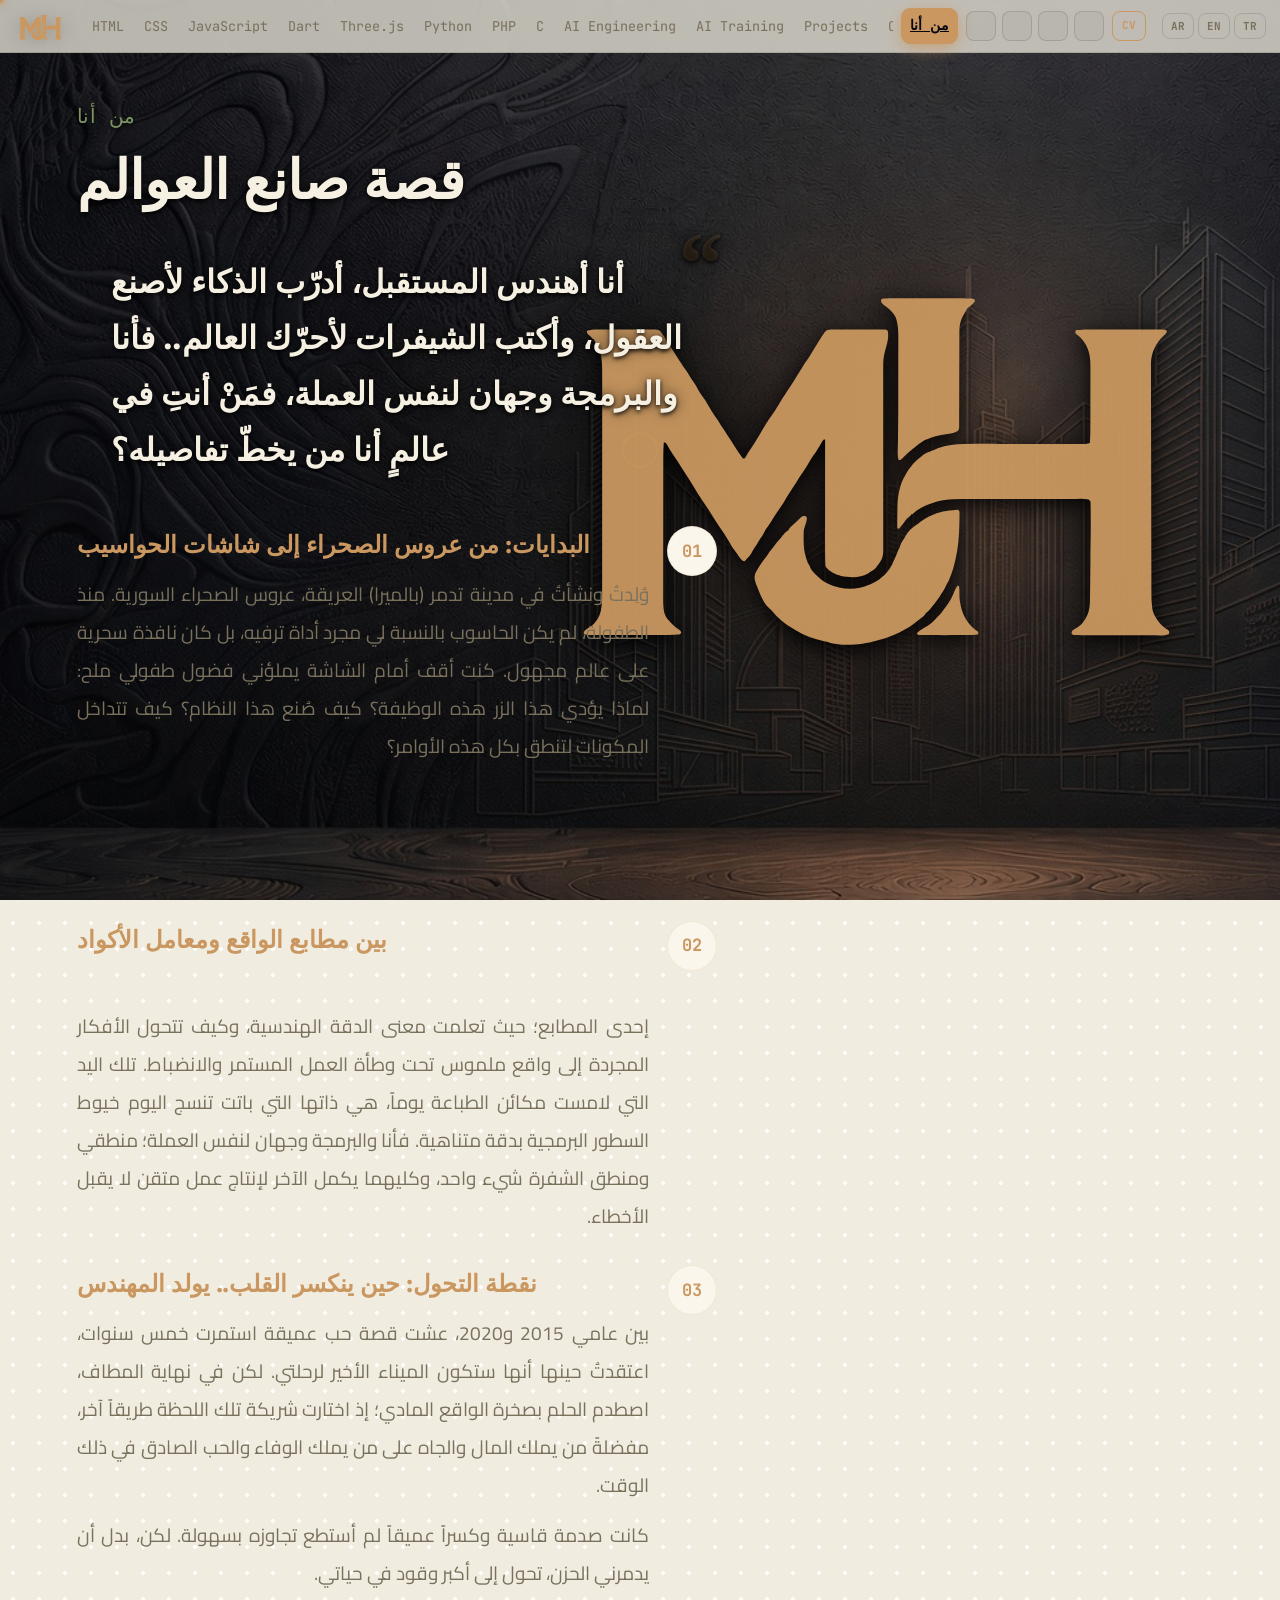
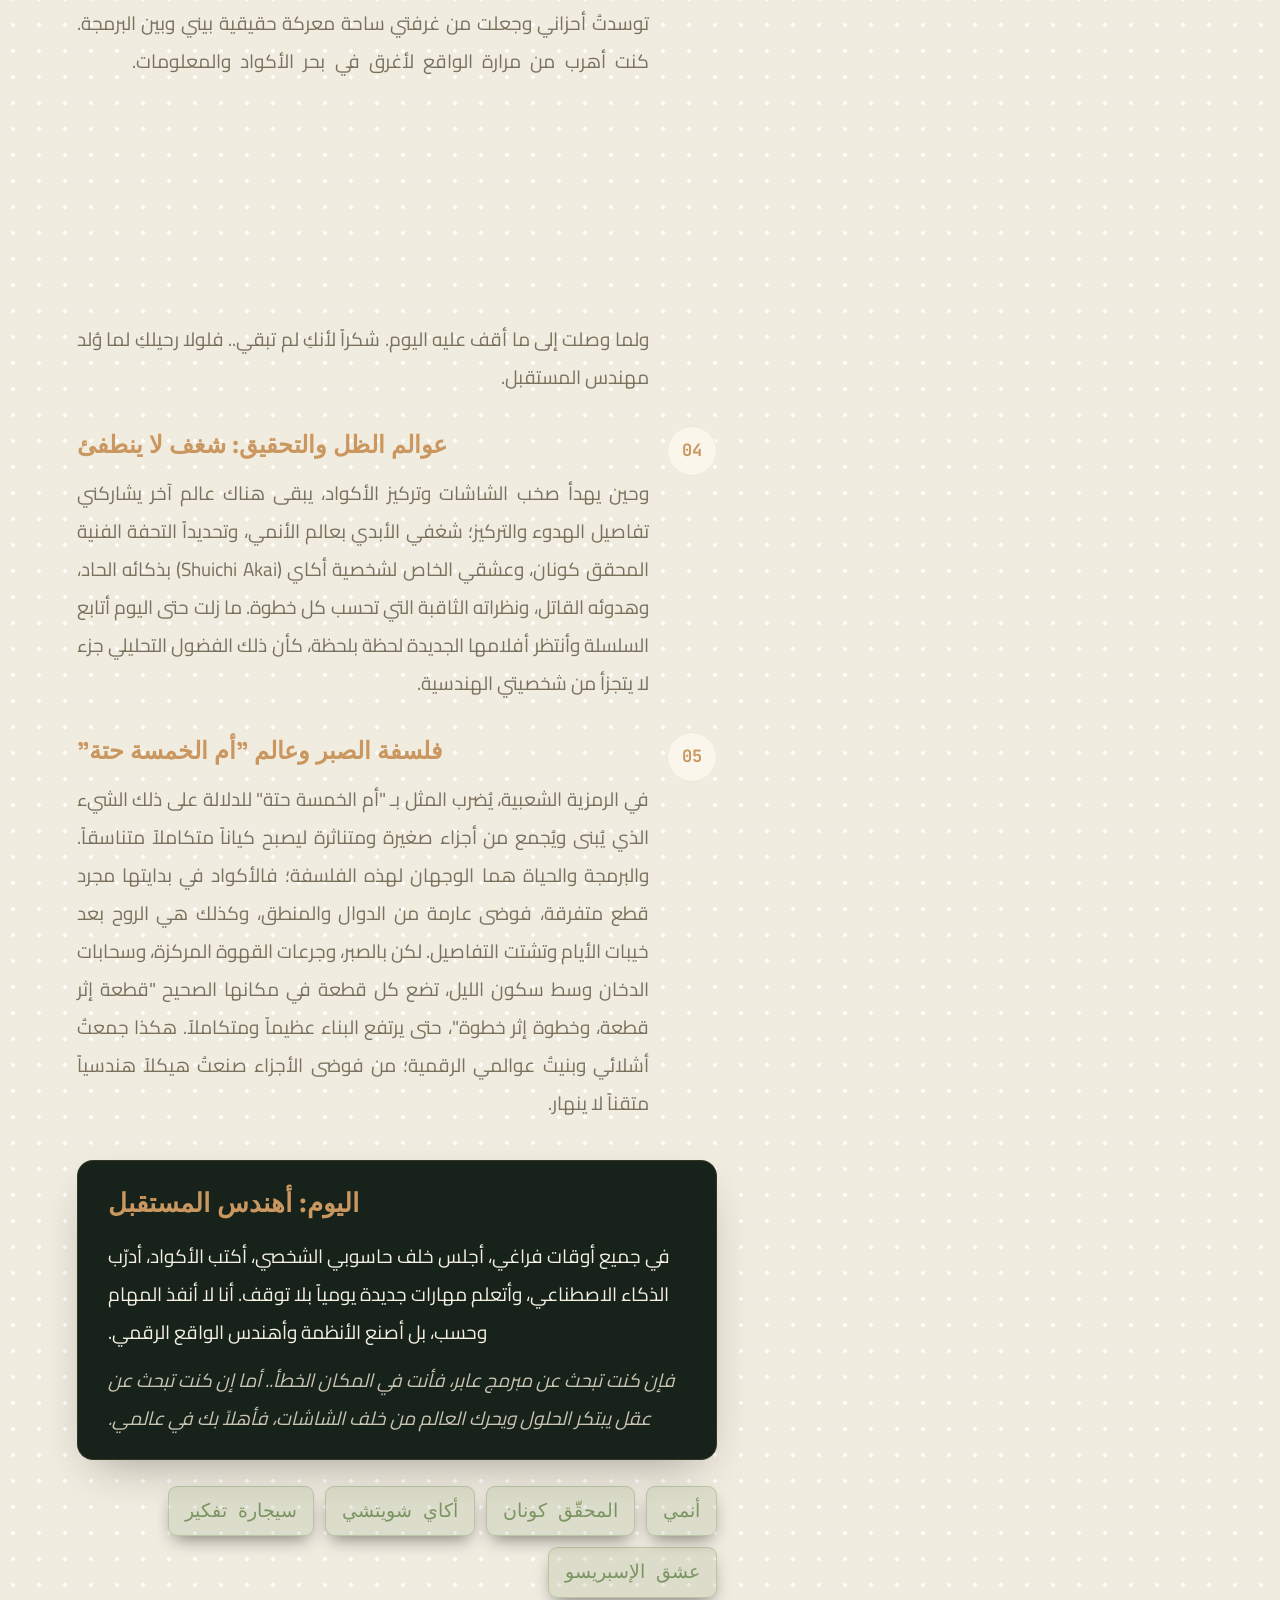
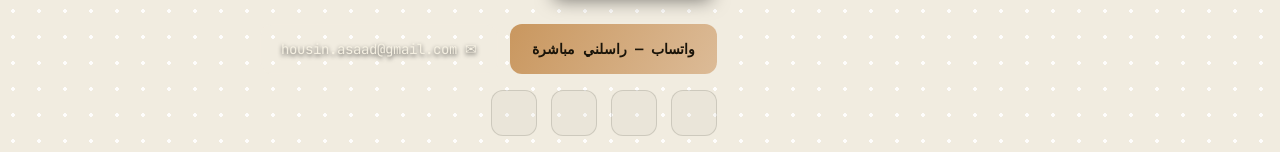
==== commit 3470bd34: "Remove 3D character from mobile entirely, fix dark-on-dark text contrast The character and its gestu" ====
--- a/about.html
+++ b/about.html
@@ -37,6 +37,18 @@
   apply();   // بلا setTimeout بعدها — أي تعديل عالـmeta بعد ما الصفحة بلشت ترندر بيسبب خلل بصري (راجع index.html)
   addEventListener('resize', apply);
   addEventListener('orientationchange', apply);
+
+  // تعويض انزياح الـvisual viewport عن الـlayout viewport — راجع التعليق التفصيلي بـindex.html
+  function syncVVOffset(){
+    var vv = window.visualViewport;
+    var off = vv ? vv.offsetLeft : 0;
+    document.documentElement.style.setProperty('--vv-offset-x', (-off) + 'px');
+  }
+  if(window.visualViewport){
+    visualViewport.addEventListener('resize', syncVVOffset);
+    visualViewport.addEventListener('scroll', syncVVOffset);
+  }
+  syncVVOffset();
 })();
 </script>
 <title>من أنا — Muhammed Elhuseyin</title>
@@ -45,7 +57,7 @@
 <link rel="preconnect" href="https://fonts.googleapis.com">
 <link rel="preconnect" href="https://fonts.gstatic.com" crossorigin>
 <link href="https://fonts.googleapis.com/css2?family=Space+Grotesk:wght@500;700&family=JetBrains+Mono:wght@500;700&family=Cairo:wght@400;600;700&display=swap" rel="stylesheet">
-<link rel="stylesheet" href="css/style.css?v=106">
+<link rel="stylesheet" href="css/style.css?v=109">
 
 <script type="importmap">
 {
@@ -58,7 +70,7 @@
 </head>
 <body>
 
-  <div class="scene-bg scene-bg--on"></div>
+  <div class="scene-bg scene-bg--on vv-fixed"></div>
   <img class="about-logo" src="assets/logo/mjh-logo.svg" alt="MJH" draggable="false">
 
   <main class="page about-page in-view">
@@ -93,6 +105,6 @@
 
   <script src="js/cursor.js?v=62"></script>
   <script src="js/about-content.js?v=63"></script>
-  <script src="js/nav.js?v=71"></script>
+  <script src="js/nav.js?v=72"></script>
 </body>
 </html>
--- a/css/style.css
+++ b/css/style.css
@@ -16,7 +16,12 @@
   --muted-invert:#c9c3b2;
   --line:rgba(34,29,21,.14);
   --line-invert:rgba(245,240,226,.14);
-}
+  --vv-offset-x:0px;   /* فرق أفقي بين الـvisual viewport والـlayout viewport — يُحسب بـindex.html/about.html */
+}
+/* بعض المتصفحات (خصوصاً بوضعية عرضية مع initial-scale مفروض يدوياً) بتخلّي الـvisual viewport
+   منزاح أفقياً عن الـlayout viewport، فالعناصر fixed (الهيدر، الخلفية الثابتة) بتبين منزاحة عن
+   حافة الشاشة الحقيقية. منعوّض هالانزياح بـtransform (منقرأه لايف من visualViewport.offsetLeft). */
+.vv-fixed{transform:translateX(var(--vv-offset-x))}
 
 *{box-sizing:border-box;margin:0;padding:0}
 /* overflow-x:hidden كانت عم "ترقّي" overflow-y تلقائياً لـauto (قاعدة بمعيار CSS: إذا حدّدت محور وحيد
@@ -49,12 +54,23 @@
 #robot-container{position:fixed;inset:0;z-index:1;opacity:0;transform:scale(.93);
   transition:opacity 1.1s ease,transform 1.2s cubic-bezier(.2,.8,.2,1)}
 body.robot-ready.hero-gone #robot-container{opacity:1;transform:none}
-/* موبايل بوضعية طولية بس — الشخصية مش ضرورية هون، بلاش نعرضها إطلاقاً (بالعرضية الموقع نسخة
-   طبق الأصل عن الكمبيوتر، الشخصية بتضل ظاهرة هناك عادي) */
-@media (max-width:768px) and (orientation:portrait){
+/* أي جهاز لمس (موبايل/تابلت، بغض النظر عن الاتجاه) — الشخصية ثلاثية الأبعاد ودوائر حركاتها ما
+   بتنعرض، منستبدلهم بلوغو ثابت (#mobile-char-logo تحت). ما بينفع نعتمد على max-width هون لأنه
+   بالوضعية العرضية الموقع بيتعامل مع نفسه وكأنه بعرض 1280 (نسخة كمبيوتر)، فmax-width ما بيفرّق. */
+@media (hover:none){
   #robot-container, #anim-dots{display:none !important}
 }
 #robot-container canvas{display:block;position:relative;z-index:1}
+/* ===== لوغو بديل عن الشخصية على أجهزة اللمس — نفس أسلوب لوغو صفحة "من أنا" ===== */
+#mobile-char-logo{display:none;position:fixed;top:50%;right:clamp(20px,4vw,54px);z-index:1;
+  transform:translateY(-50%);opacity:0;pointer-events:none;
+  height:clamp(150px,30vh,300px);width:auto;
+  filter:drop-shadow(0 6px 10px rgba(0,0,0,.85)) drop-shadow(0 0 40px rgba(0,0,0,.7));
+  transition:opacity 1.1s ease}
+@media (hover:none){
+  #mobile-char-logo{display:block}
+  body.hero-gone #mobile-char-logo{opacity:1}
+}
 .robot-glow{position:absolute;inset:0;z-index:0;pointer-events:none;
   background:radial-gradient(circle at 70% 50%, rgba(224,187,133,.8) 0%, rgba(224,187,133,.55) 10%, rgba(224,187,133,.22) 20%, transparent 30%)}
 .vignette{display:none}   /* الظل الغامق حوالين الشاشة اتشال بطلب المستخدم */
@@ -175,7 +191,7 @@
 .home-logo path{transition:stroke .5s ease}
 .home-name{
   font-family:'Space Grotesk',sans-serif;direction:ltr;text-align:left;
-  font-weight:700;font-size:clamp(52px,10vw,108px);color:var(--text);line-height:1.0;
+  font-weight:700;font-size:clamp(52px,10vw,108px);color:var(--text-invert);line-height:1.0;
   animation:appear .9s ease-out both;
 }
 .home-role{font-family:'JetBrains Mono',monospace;color:var(--accent);font-size:clamp(17px,2.8vw,24px);margin-top:14px;letter-spacing:.5px;direction:ltr;text-align:left}
@@ -191,7 +207,8 @@
 .about-page{align-items:flex-start !important;padding-top:100px !important}
 .about-panel{max-width:640px;position:relative;z-index:1}
 .about-page .kicker{font-size:20px}
-.about-subtitle{margin-top:6px;font-size:clamp(36px,5.2vw,54px);font-weight:700;color:var(--text);font-family:'Space Grotesk',sans-serif}
+.about-panel .about-subtitle{margin-top:6px;font-size:clamp(36px,5.2vw,54px);font-weight:700;color:var(--text-invert);font-family:'Space Grotesk',sans-serif;
+  text-shadow:0 2px 4px rgba(0,0,0,.85),0 0 14px rgba(0,0,0,.65)}
 .about-scroll{margin-top:10px}
 .about-text p{color:var(--muted);font-size:clamp(20px,2.6vw,24px);line-height:1.85;margin-bottom:14px;text-align:justify}
 .about-text p:last-child{margin-bottom:0}
@@ -212,7 +229,8 @@
 /* ===== اقتباس الافتتاح — علامة تنصيص كبيرة زخرفية + نص بارز ===== */
 .about-quote{position:relative;margin:22px 0 40px;padding:8px 34px;
   font-family:'Space Grotesk',sans-serif;font-weight:700;
-  font-size:clamp(24px,3.2vw,32px);line-height:1.75;color:var(--text)}
+  font-size:clamp(24px,3.2vw,32px);line-height:1.75;color:var(--text-invert);
+  text-shadow:0 2px 4px rgba(0,0,0,.85),0 0 14px rgba(0,0,0,.65)}
 .about-quote::before{content:'“';position:absolute;top:-26px;right:-6px;
   font-family:Georgia,serif;font-size:88px;line-height:1;color:var(--accent-soft);z-index:-1}
 body.lang-ltr .about-quote::before{right:auto;left:-6px}
@@ -432,8 +450,8 @@
   background:linear-gradient(120deg,var(--accent),var(--accent-2));transition:transform .25s,box-shadow .25s}
 .contact-btn:hover{transform:translateY(-3px);box-shadow:0 12px 34px rgba(201,151,95,.4)}
 .contact-alt{display:inline-flex;align-items:center;gap:8px;padding:13px 20px;border-radius:12px;
-  font-family:'JetBrains Mono',monospace;font-size:14px;color:var(--text);text-decoration:none;
-  border:1px solid var(--line);transition:.25s}
+  font-family:'JetBrains Mono',monospace;font-size:14px;color:var(--text-invert);text-decoration:none;
+  border:1px solid var(--line-invert);transition:.25s;text-shadow:0 2px 4px rgba(0,0,0,.7)}
 .contact-alt:hover{border-color:var(--accent);color:var(--accent)}
 /* أزرار السيرة الذاتية */
 .cv-btn{display:inline-flex;align-items:center;gap:8px;margin-top:16px;padding:11px 20px;border-radius:12px;cursor:none;
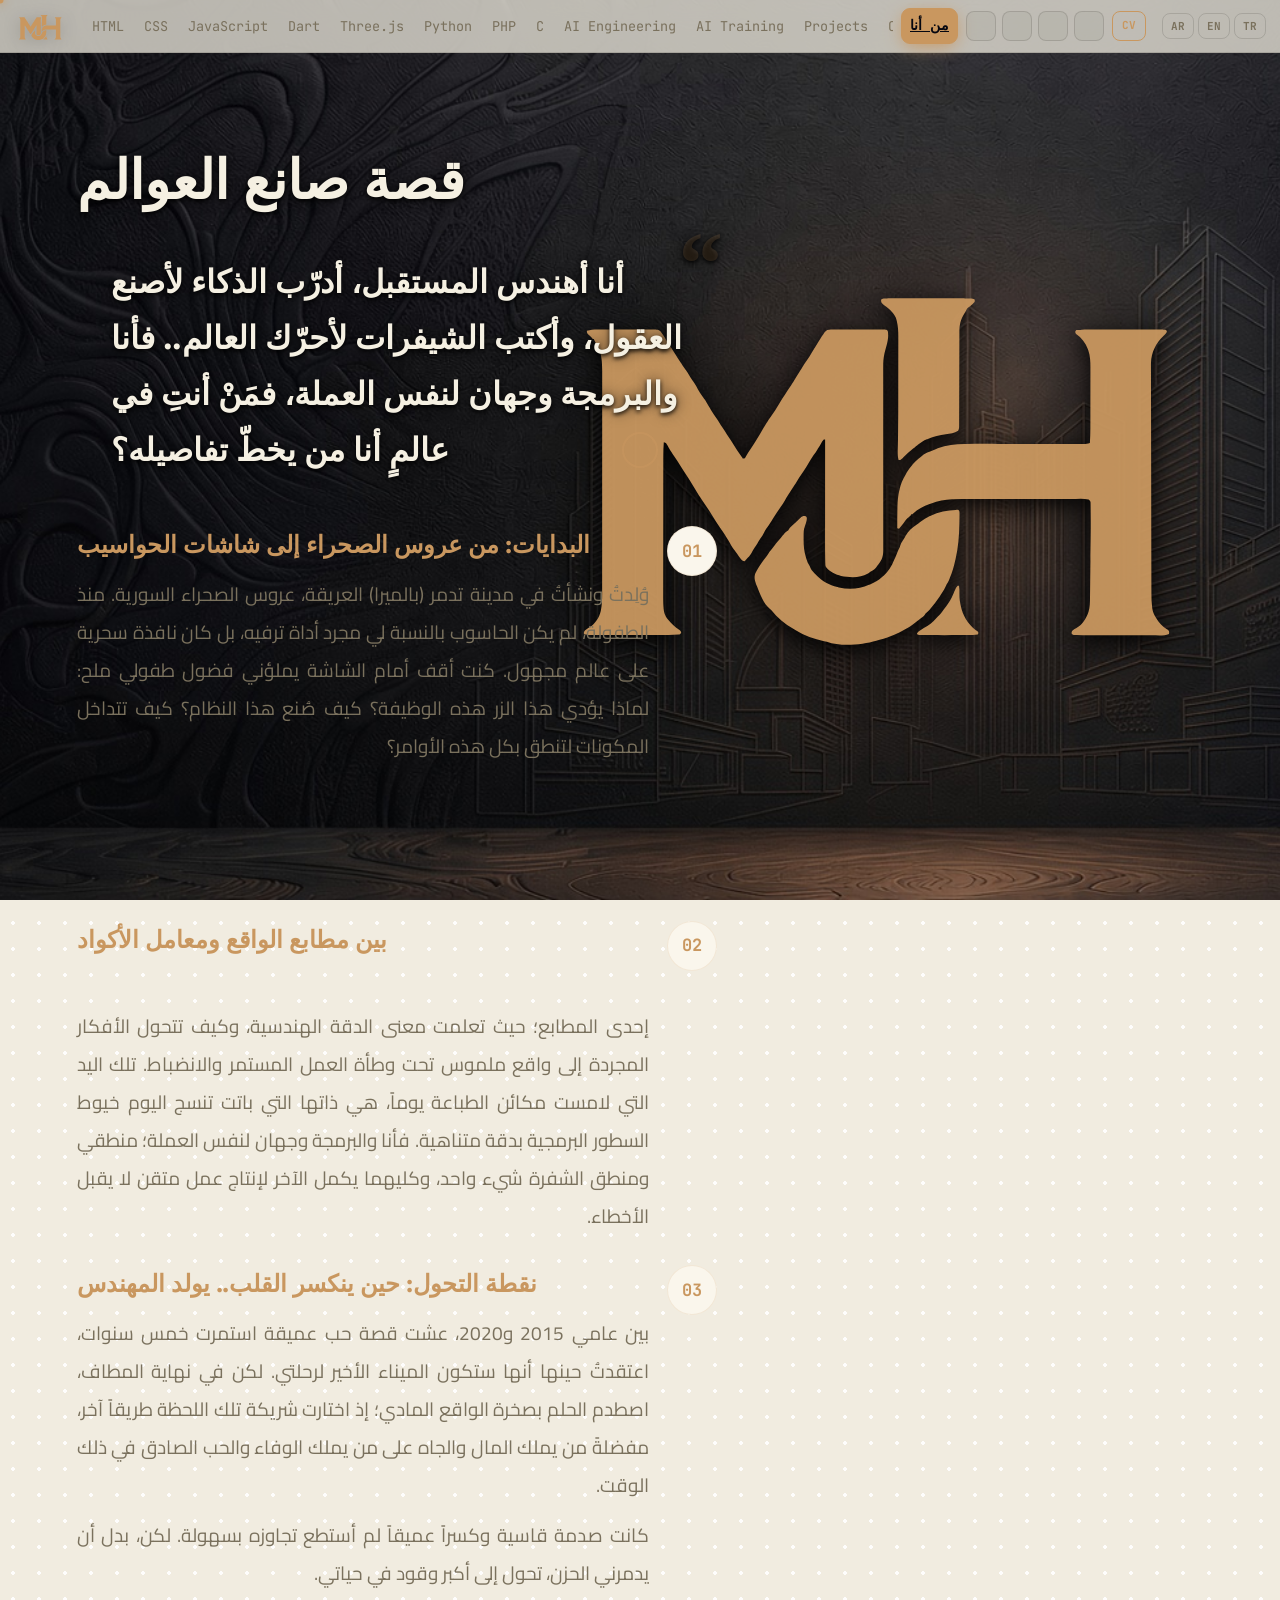
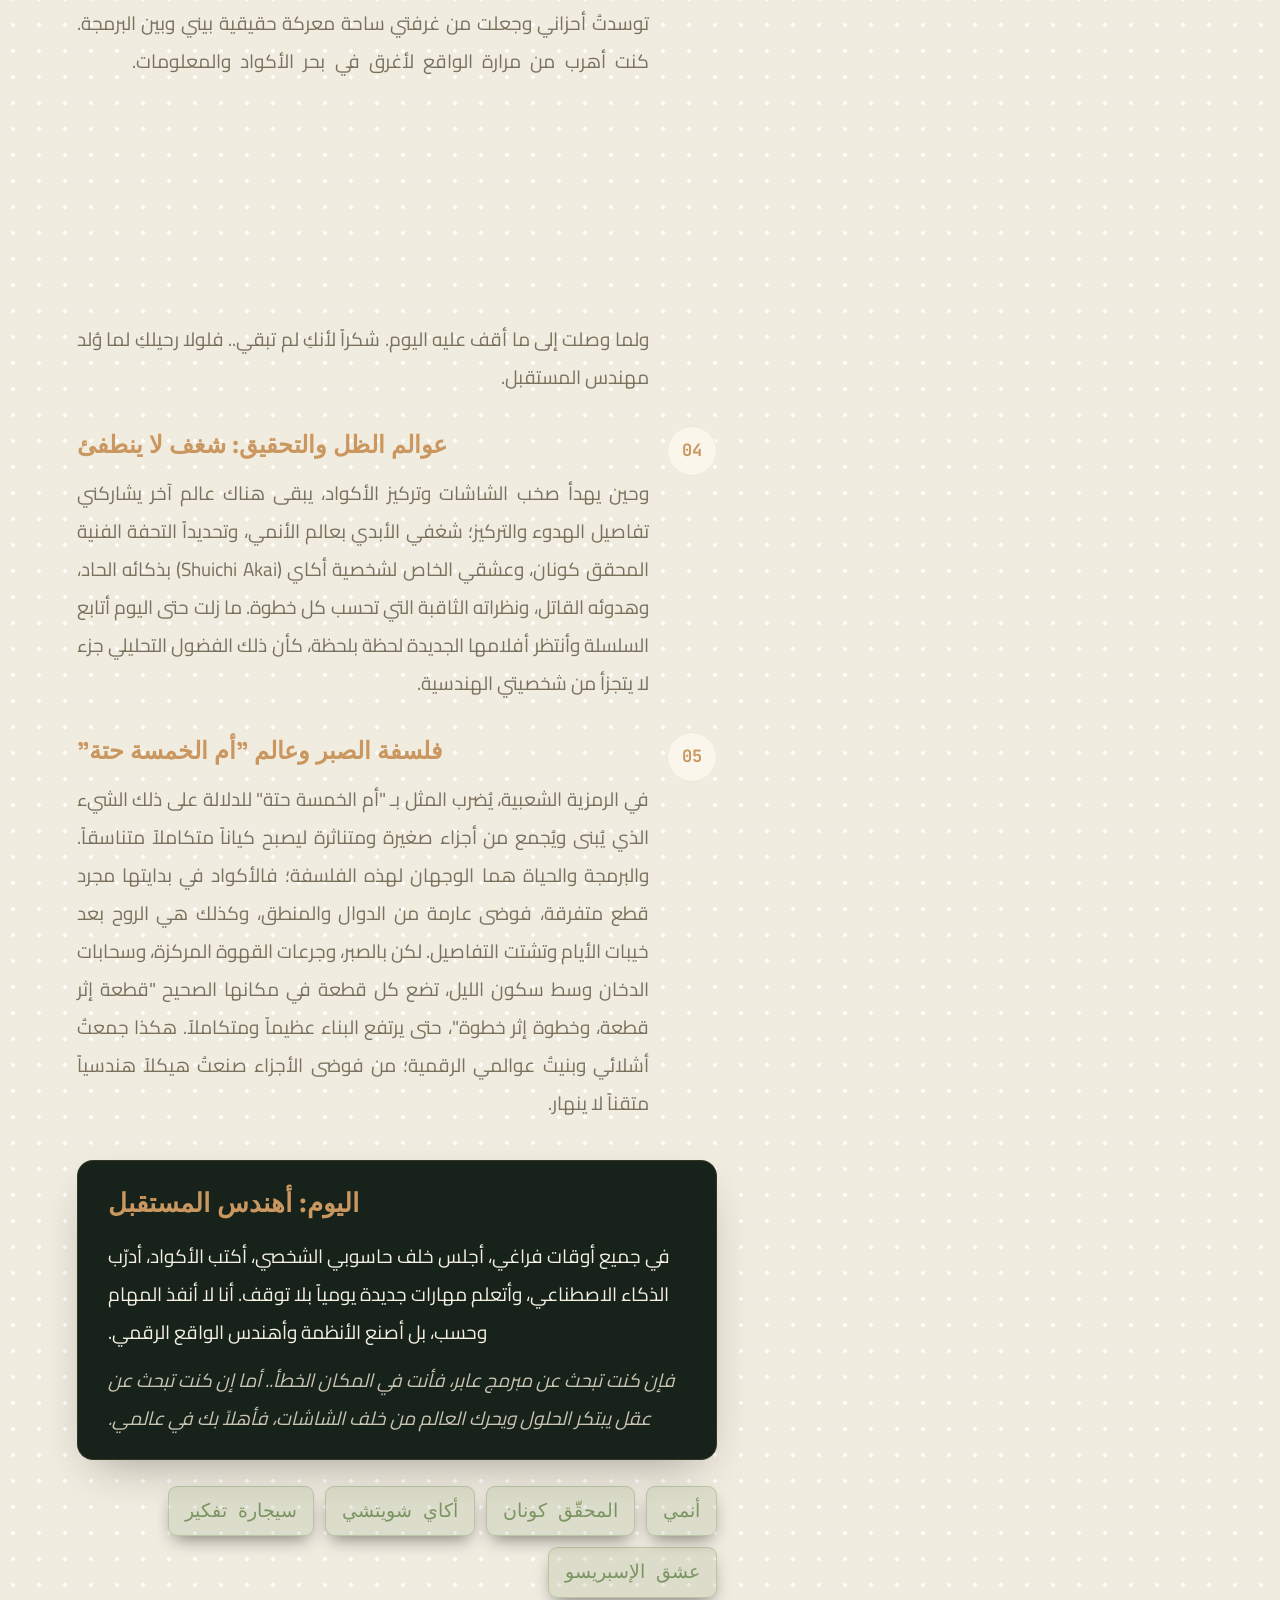
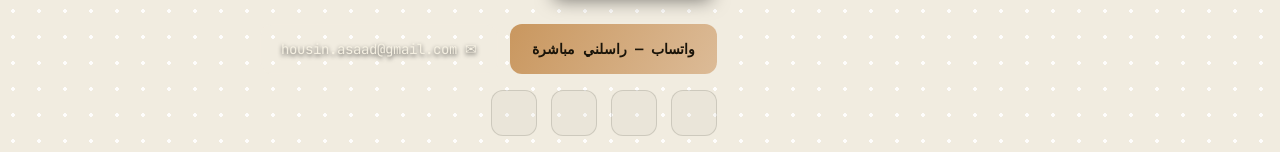
==== commit d3f9a8d7: "Fix header/background right-shift: RTL over-constrained left+right+width bug Root-caused via the on-" ====
--- a/about.html
+++ b/about.html
@@ -57,7 +57,7 @@
 <link rel="preconnect" href="https://fonts.googleapis.com">
 <link rel="preconnect" href="https://fonts.gstatic.com" crossorigin>
 <link href="https://fonts.googleapis.com/css2?family=Space+Grotesk:wght@500;700&family=JetBrains+Mono:wght@500;700&family=Cairo:wght@400;600;700&display=swap" rel="stylesheet">
-<link rel="stylesheet" href="css/style.css?v=109">
+<link rel="stylesheet" href="css/style.css?v=110">
 
 <script type="importmap">
 {
--- a/css/style.css
+++ b/css/style.css
@@ -43,7 +43,10 @@
 @media (hover:none){ body{cursor:auto} }
 
 /* ===== خلفية المدينة المحفورة — ثابتة (fixed)، بتلزّق مكانها وبيتمرّر الكلام فوقها بس ===== */
-.scene-bg{position:fixed;inset:0;z-index:0;
+/* width/height صريحة بدل الاعتماد على inset:0 (left+right معاً) — على بعض المتصفحات بوضعية
+   عرضية (innerWidth ≠ document.documentElement.clientWidth) كان بيحسب العرض التلقائي غلط،
+   فيطلع العنصر أضيق من الشاشة الحقيقية ومنزاح عن الحافة اليسرى (تأكدنا منها بلوحة تشخيص فعلية) */
+.scene-bg{position:fixed;top:0;left:0;width:100vw;height:100vh;z-index:0;
   background:#141210 url('../assets/scene-bg.jpg') center/cover no-repeat;
   opacity:0;pointer-events:none;transition:opacity 1s ease}
 body.hero-gone .scene-bg{opacity:1}
@@ -51,7 +54,7 @@
 
 /* ===== الطبقات ===== */
 /* الشخصية ما بتظهر فوق الهيرو — بتتلاشى تدريجياً وتظهر بس أول ما تنزل تحته بالسكرول، وبتضل ثابتة بمكانها */
-#robot-container{position:fixed;inset:0;z-index:1;opacity:0;transform:scale(.93);
+#robot-container{position:fixed;top:0;left:0;width:100vw;height:100vh;z-index:1;opacity:0;transform:scale(.93);
   transition:opacity 1.1s ease,transform 1.2s cubic-bezier(.2,.8,.2,1)}
 body.robot-ready.hero-gone #robot-container{opacity:1;transform:none}
 /* أي جهاز لمس (موبايل/تابلت، بغض النظر عن الاتجاه) — الشخصية ثلاثية الأبعاد ودوائر حركاتها ما
@@ -76,7 +79,7 @@
 .vignette{display:none}   /* الظل الغامق حوالين الشاشة اتشال بطلب المستخدم */
 
 /* ===== هيدر علوي زجاجي ثابت: لوغو · صفحات بالنص · تواصل + CV + لغة ===== */
-#topnav{position:fixed;top:0;left:0;right:0;z-index:9;direction:ltr;
+#topnav{position:fixed;top:0;left:0;width:100vw;z-index:9;direction:ltr;
   display:flex;align-items:center;justify-content:space-between;gap:8px;
   padding:8px 14px;
   background:rgba(241,236,224,.75);backdrop-filter:blur(16px) saturate(1.2);
@@ -359,7 +362,7 @@
 
 /* المودال */
 body.modal-open{overflow:hidden}
-.pmodal{position:fixed;inset:0;z-index:50;display:none;align-items:center;justify-content:center;padding:24px}
+.pmodal{position:fixed;top:0;left:0;width:100vw;height:100vh;z-index:50;display:none;align-items:center;justify-content:center;padding:24px}
 .pmodal.open{display:flex}
 .pmodal-backdrop{position:absolute;inset:0;background:rgba(10,10,8,.62);backdrop-filter:blur(6px)}
 .pmodal-inner{position:relative;z-index:1;width:min(560px,100%);max-height:88vh;overflow-y:auto;
@@ -407,7 +410,7 @@
 body.lang-rtl .panel{direction:rtl}
 
 /* ===== بطاقة اختيار اللغة (شاشة البداية) ===== */
-#lang-splash{position:fixed;inset:0;z-index:100;display:flex;align-items:center;justify-content:center;
+#lang-splash{position:fixed;top:0;left:0;width:100vw;height:100vh;z-index:100;display:flex;align-items:center;justify-content:center;
   background:radial-gradient(120% 120% at 50% 30%,#f6f1e4,#e9e0cc);
   transition:opacity .5s ease,visibility .5s ease;cursor:default}
 #lang-splash .ls-card{cursor:pointer}
@@ -427,7 +430,7 @@
 @media (max-width:480px) and (orientation:portrait){ .ls-cards{gap:10px} .ls-card{width:44%;min-width:130px;padding:16px 10px} }
 
 /* ===== نافذة "اقلب هاتفك" — نفس أسلوب بطاقة اختيار اللغة ===== */
-#rotate-prompt{position:fixed;inset:0;z-index:101;display:flex;align-items:center;justify-content:center;
+#rotate-prompt{position:fixed;top:0;left:0;width:100vw;height:100vh;z-index:101;display:flex;align-items:center;justify-content:center;
   background:radial-gradient(120% 120% at 50% 30%,#f6f1e4,#e9e0cc);
   opacity:0;visibility:hidden;transition:opacity .4s ease,visibility .4s ease;cursor:default}
 #rotate-prompt.show{opacity:1;visibility:visible}
@@ -504,7 +507,7 @@
   #menu-btn{display:flex}
   /* لمّا القائمة مفتوحة: الهيدر بيصير لائحة عمودية ملء الشاشة، بلا ما نكرّر ولا عنصر — نفس الأزرار
      الموجودة أصلاً بس بتخطيط عمودي واضح وكبير للمس */
-  body.nav-menu-open #topnav{position:fixed;inset:0;height:100vh;width:100vw;
+  body.nav-menu-open #topnav{position:fixed;top:0;left:0;height:100vh;width:100vw;
     flex-direction:column;align-items:stretch;justify-content:flex-start;
     overflow-y:auto;padding:26px 22px 100px;background:var(--bg);backdrop-filter:none}
   body.nav-menu-open .nav-brand{display:flex;align-self:center;margin-bottom:24px}
@@ -520,7 +523,7 @@
 }
 
 /* ===== دوائر الحركات العشوائية حوالين الشخصية — تتحمّل الحركة بس عند النقر ===== */
-#anim-dots{position:fixed;inset:0;z-index:4;pointer-events:none;opacity:0;transition:opacity .6s ease}
+#anim-dots{position:fixed;top:0;left:0;width:100vw;height:100vh;z-index:4;pointer-events:none;opacity:0;transition:opacity .6s ease}
 body.robot-ready.hero-gone #anim-dots{opacity:1}
 .anim-dot{position:fixed;transform:translate(-50%,-50%);pointer-events:auto;cursor:none;
   width:56px;height:56px;border-radius:50%;padding:0;
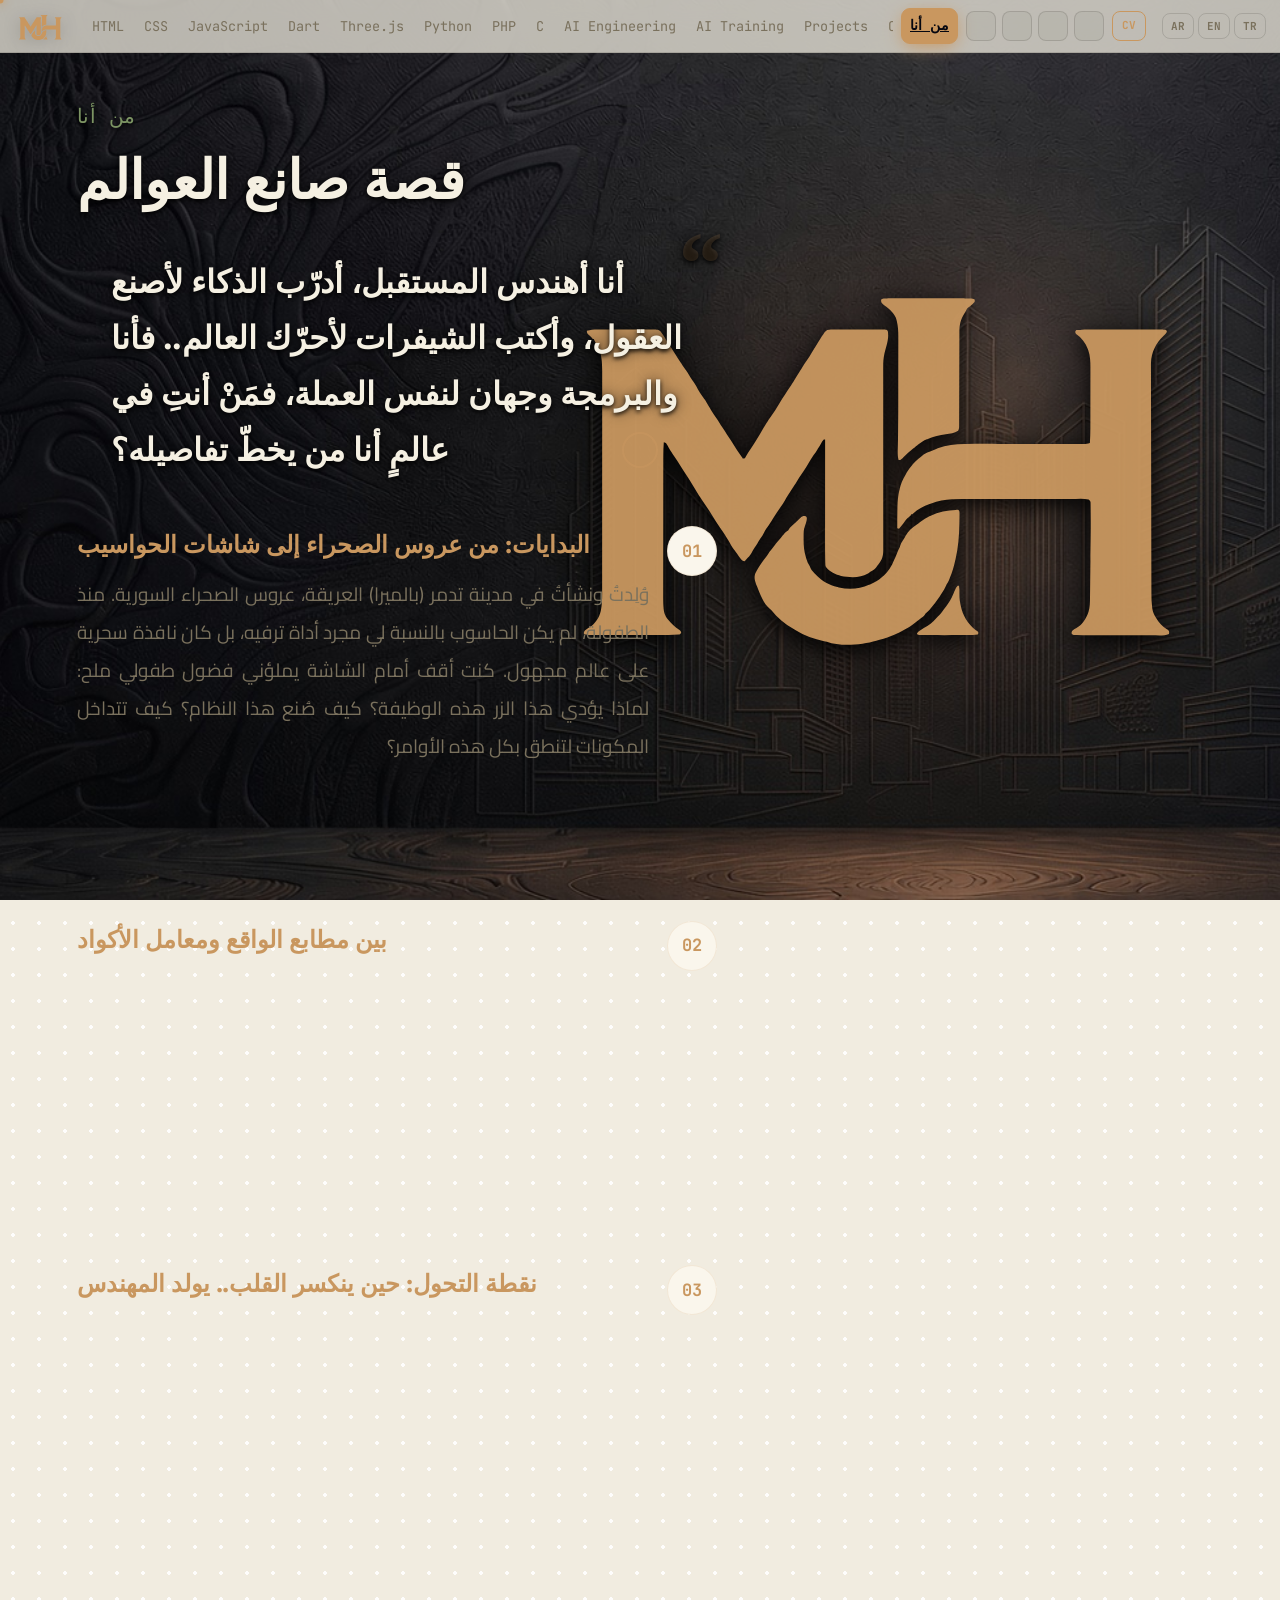
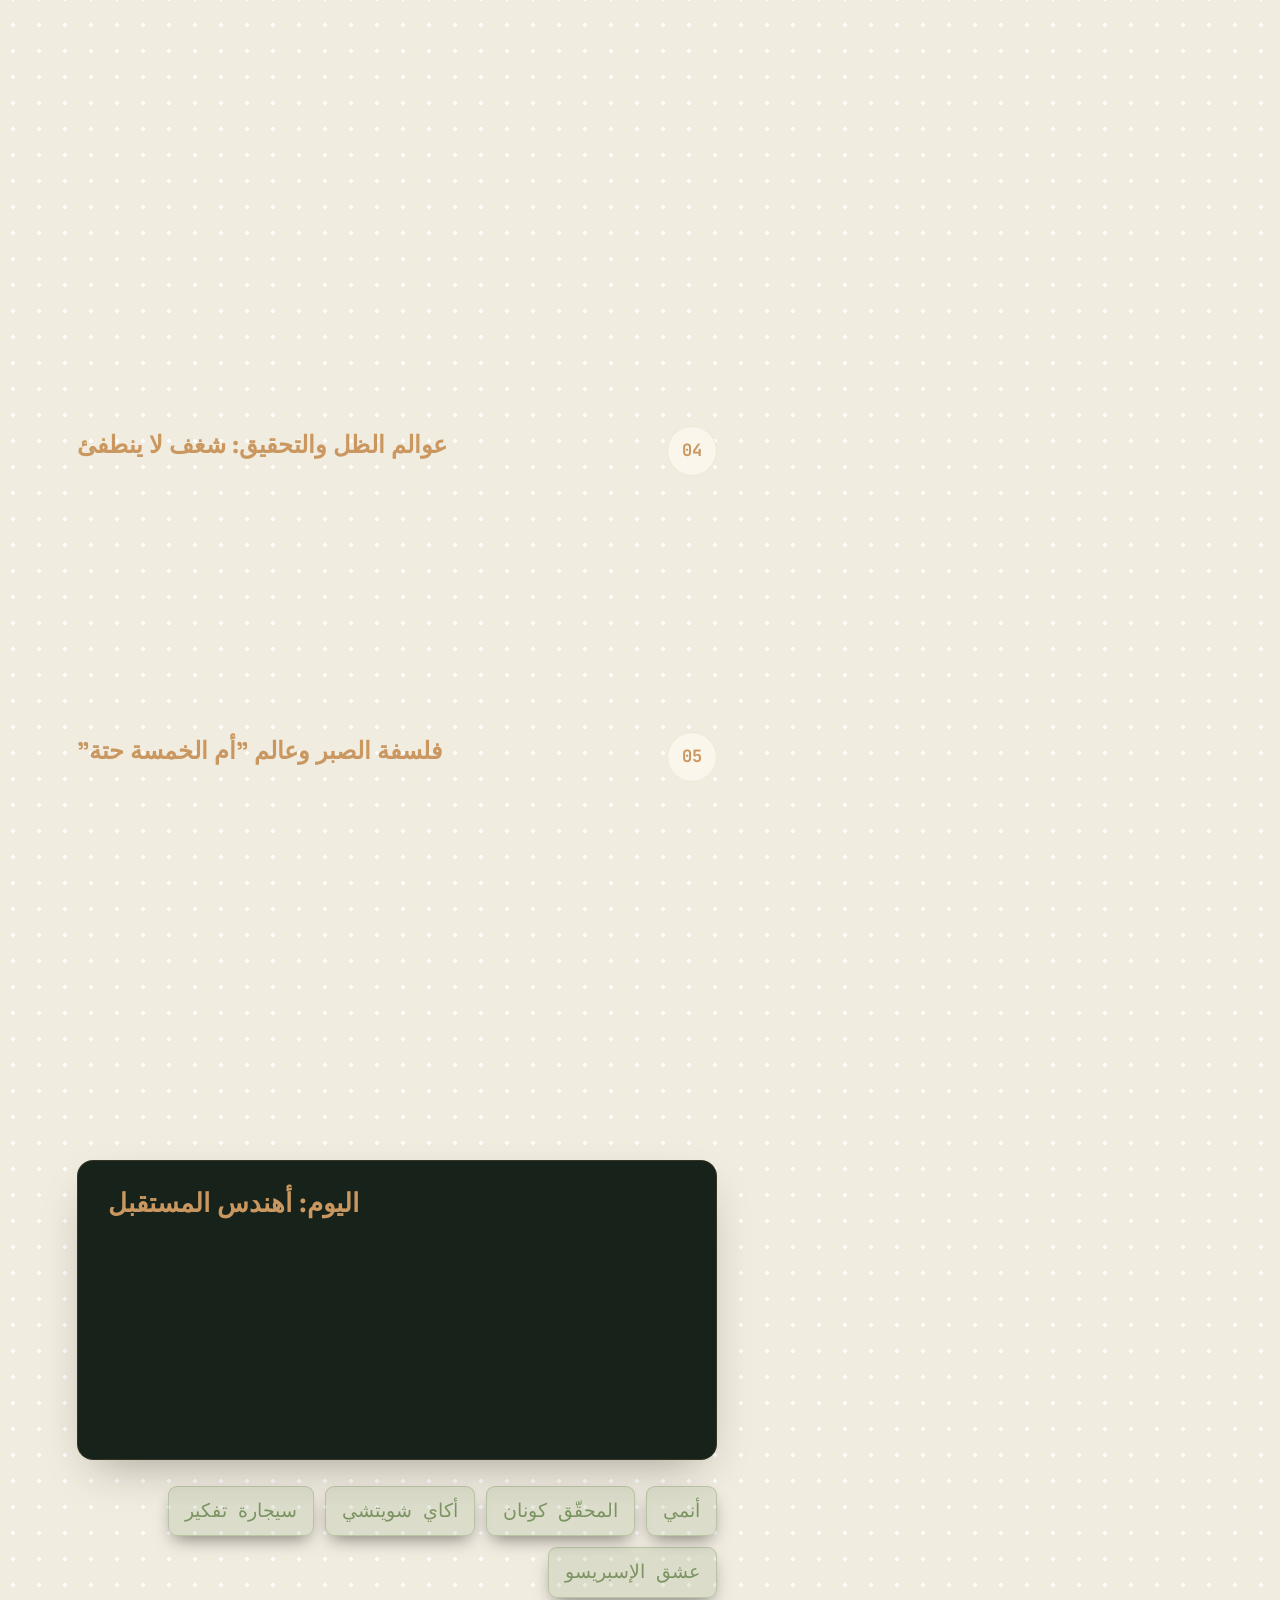
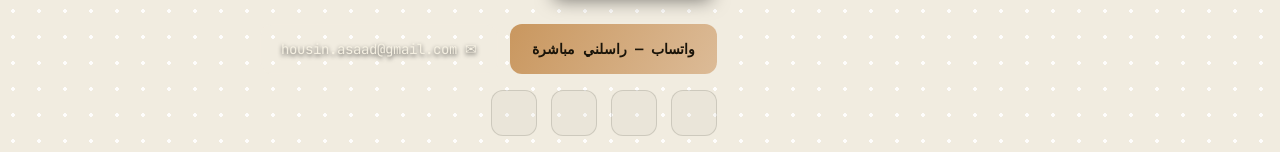
==== commit 947bf6f2: "Add viewport-fit=cover to fix left-side gap around header/background Diagnosed via the debug panel w" ====
--- a/about.html
+++ b/about.html
@@ -2,8 +2,10 @@
 <html lang="ar" dir="rtl">
 <head>
 <meta charset="utf-8">
-<meta name="viewport" content="width=device-width, initial-scale=1">
+<meta name="viewport" content="width=device-width, initial-scale=1, viewport-fit=cover">
 <script>
+// viewport-fit=cover: راجع التعليق التفصيلي بـindex.html — بدونها كروم بيحجز هامش أمان تلقائي
+// حوالين بروز الكاميرا بوضعية عرضية، وهاد بالضبط سبب الفراغ الجانبي حوالين الهيدر/الخلفية.
 // نفس تقنية index.html: بوضعية landscape وعرض شاشة أضيق من 1280، نخلي الصفحة تتصرّف وكأنها بعرض
 // 1280 (نسخة كمبيوتر) — راجع التعليق التفصيلي بـindex.html.
 (function(){
@@ -27,10 +29,10 @@
     if(need){
       var scale = rw / META_W;
       want = (scale > 0 && scale <= 1)
-        ? ('width='+META_W+', initial-scale='+scale+', minimum-scale='+scale+', maximum-scale='+scale+', user-scalable=no')
-        : 'width=device-width, initial-scale=1';
+        ? ('width='+META_W+', initial-scale='+scale+', minimum-scale='+scale+', maximum-scale='+scale+', user-scalable=no, viewport-fit=cover')
+        : 'width=device-width, initial-scale=1, viewport-fit=cover';
     } else {
-      want = 'width=device-width, initial-scale=1';
+      want = 'width=device-width, initial-scale=1, viewport-fit=cover';
     }
     if(meta.getAttribute('content') !== want) meta.setAttribute('content', want);
   }
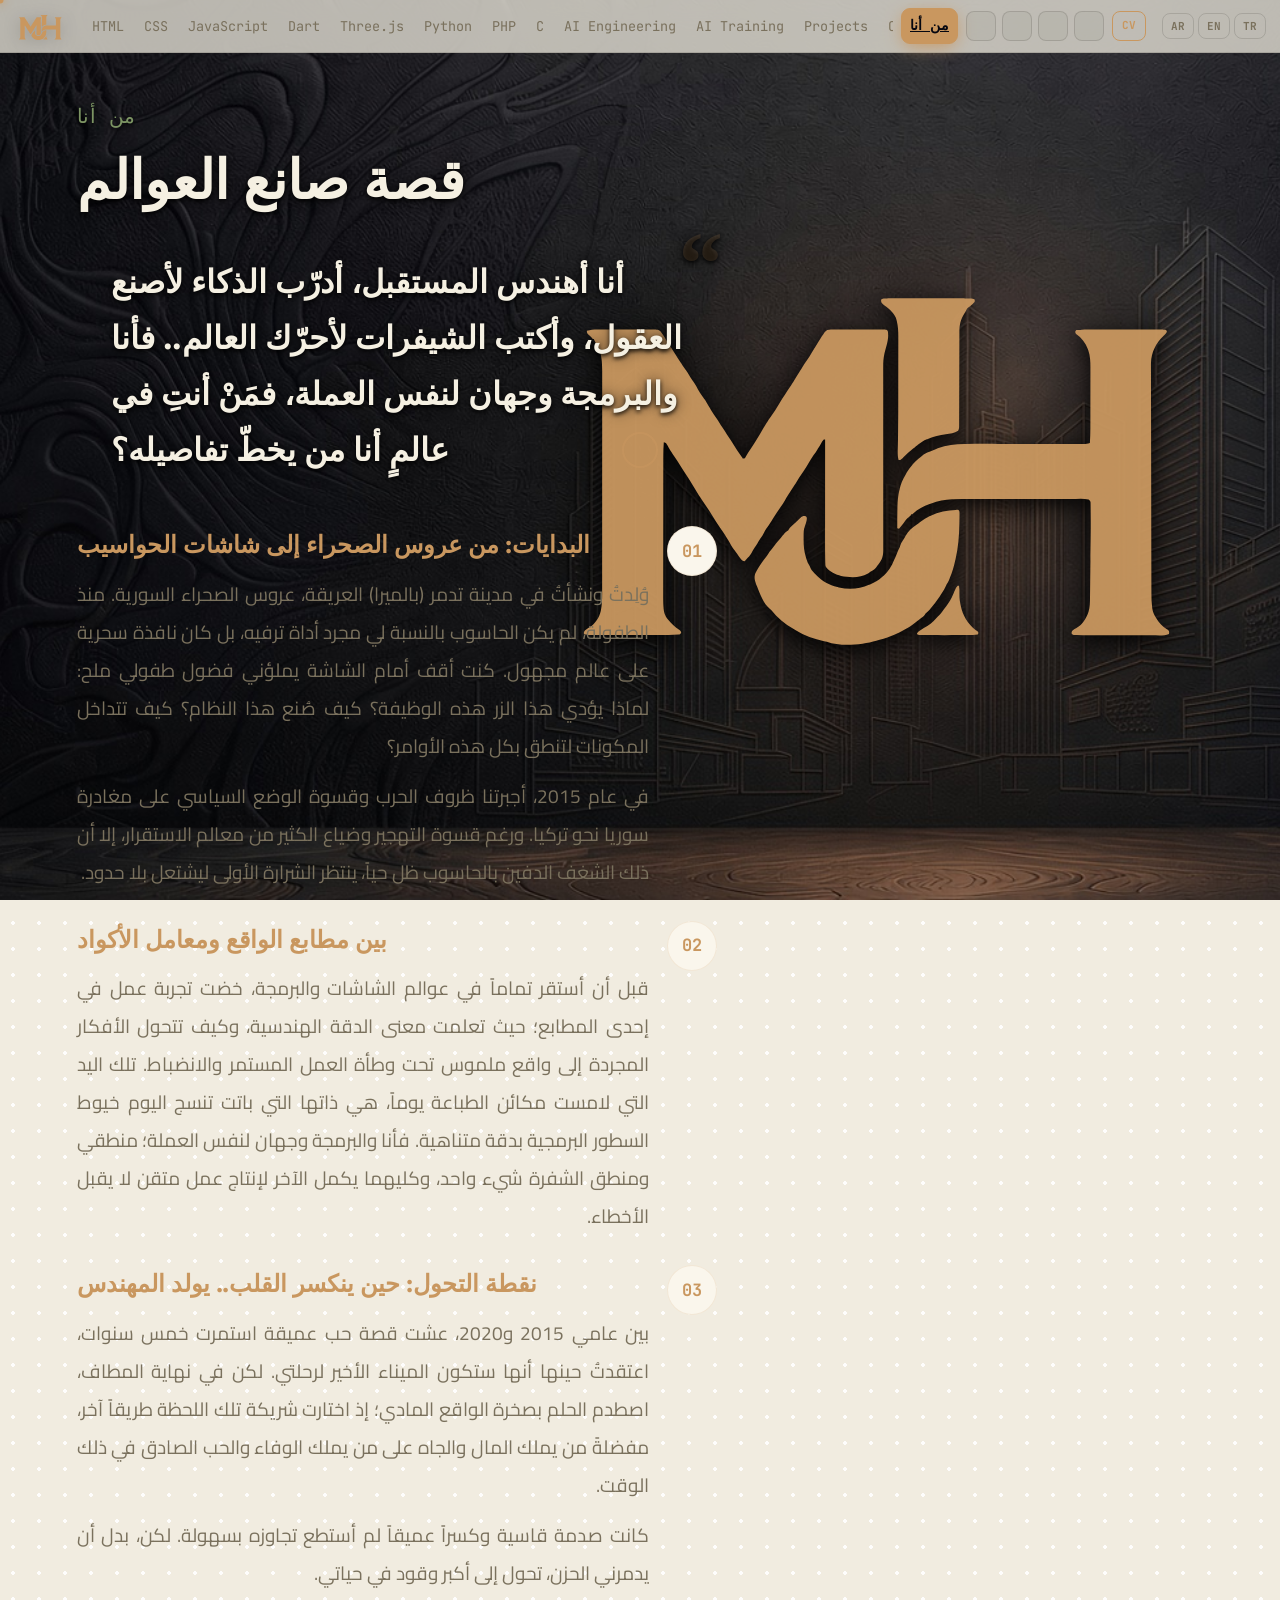
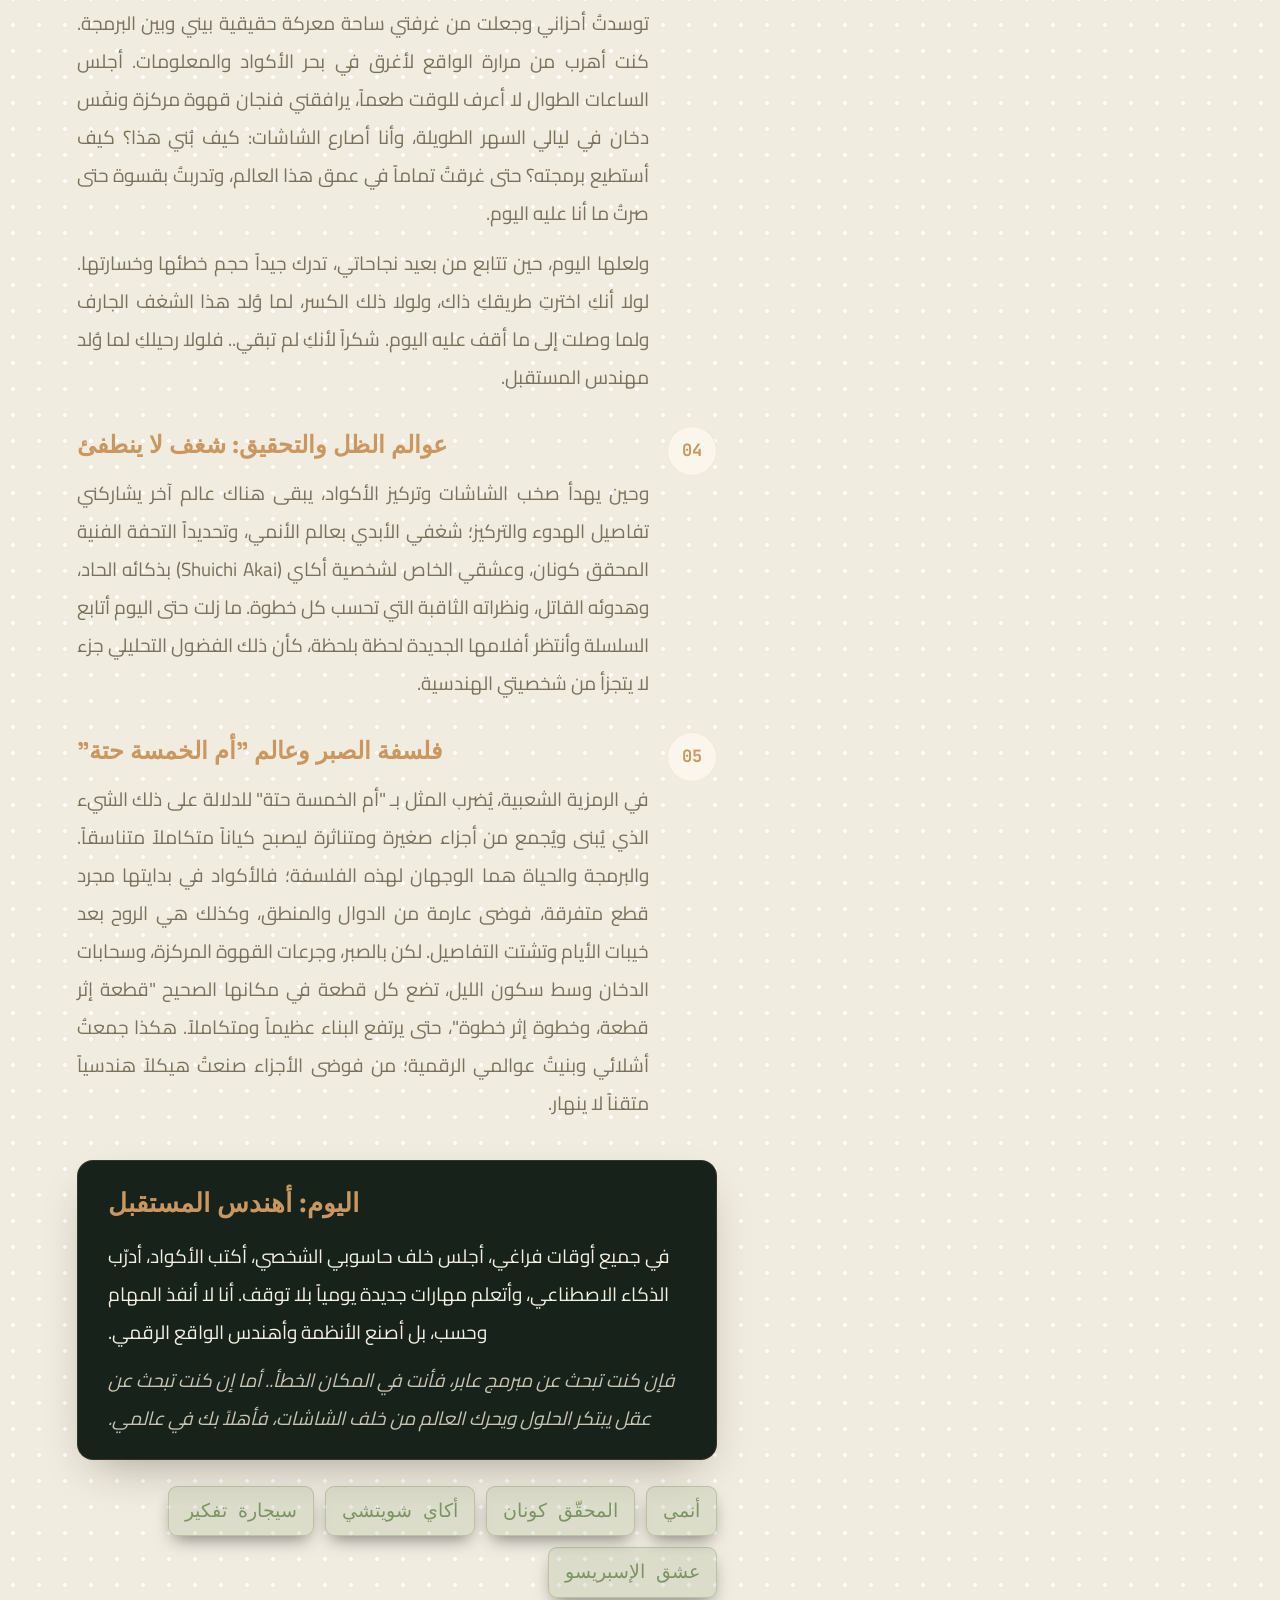
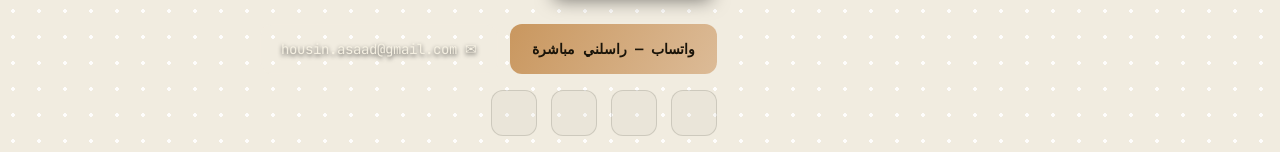
==== commit 3deb1a4b: "Remove rotate-prompt and heavy per-line reveal system (perf: reported lag) Removed the "rotate your " ====
--- a/about.html
+++ b/about.html
@@ -40,17 +40,31 @@
   addEventListener('resize', apply);
   addEventListener('orientationchange', apply);
 
-  // تعويض انزياح الـvisual viewport عن الـlayout viewport — راجع التعليق التفصيلي بـindex.html
-  function syncVVOffset(){
-    var vv = window.visualViewport;
-    var off = vv ? vv.offsetLeft : 0;
-    document.documentElement.style.setProperty('--vv-offset-x', (-off) + 'px');
+  // تعويض انزياح العناصر الثابتة عن حافة الشاشة المرئية بالقياس الفعلي — راجع التعليق التفصيلي بـindex.html
+  function syncFixedShift(){
+    if(!document.body) return;
+    var probe = document.createElement('div');
+    probe.style.cssText = 'position:fixed;left:0;top:0;width:1px;height:1px;visibility:hidden;pointer-events:none;margin:0;border:0;padding:0;transform:none;z-index:-1';
+    document.body.appendChild(probe);
+    var shift = probe.getBoundingClientRect().left;
+    probe.remove();
+    if(!isFinite(shift)) shift = 0;
+    document.documentElement.style.setProperty('--vv-offset-x', (-shift) + 'px');
   }
+  function scheduleShift(){
+    syncFixedShift();
+    requestAnimationFrame(syncFixedShift);
+    setTimeout(syncFixedShift, 150);
+  }
+  window.__syncFixedShift = scheduleShift;
+  if(document.readyState === 'loading') addEventListener('DOMContentLoaded', scheduleShift);
+  else scheduleShift();
+  addEventListener('resize', scheduleShift);
+  addEventListener('orientationchange', scheduleShift);
   if(window.visualViewport){
-    visualViewport.addEventListener('resize', syncVVOffset);
-    visualViewport.addEventListener('scroll', syncVVOffset);
+    visualViewport.addEventListener('resize', scheduleShift);
+    visualViewport.addEventListener('scroll', scheduleShift);
   }
-  syncVVOffset();
 })();
 </script>
 <title>من أنا — Muhammed Elhuseyin</title>
@@ -59,7 +73,7 @@
 <link rel="preconnect" href="https://fonts.googleapis.com">
 <link rel="preconnect" href="https://fonts.gstatic.com" crossorigin>
 <link href="https://fonts.googleapis.com/css2?family=Space+Grotesk:wght@500;700&family=JetBrains+Mono:wght@500;700&family=Cairo:wght@400;600;700&display=swap" rel="stylesheet">
-<link rel="stylesheet" href="css/style.css?v=110">
+<link rel="stylesheet" href="css/style.css?v=111">
 
 <script type="importmap">
 {
@@ -107,6 +121,6 @@
 
   <script src="js/cursor.js?v=62"></script>
   <script src="js/about-content.js?v=63"></script>
-  <script src="js/nav.js?v=72"></script>
+  <script src="js/nav.js?v=73"></script>
 </body>
 </html>
--- a/css/style.css
+++ b/css/style.css
@@ -143,23 +143,18 @@
 .hw-glyphs text{font-family:'JetBrains Mono',monospace;font-size:15px;font-weight:700;
   fill:var(--bg);opacity:.4}
 
-/* ===== الصفحة: سكرول عادي، كل قسم شاشة كاملة عالأقل، مع تلاشي دخول/خروج ===== */
+/* ===== الصفحة: سكرول عادي، كل قسم شاشة كاملة عالأقل، مع تلاشي دخول/خروج خفيف (opacity بس، بلا transform
+   حتى ما يحتاج compositing إضافي — كان في نظام تلاشي أثقل لكل سطر لحاله، اتشال لأنه كان يسبّب لاغ محسوس) ===== */
 .page{
   position:relative;direction:ltr;min-height:56vh;
   display:flex;align-items:center;justify-content:flex-start;
   padding:30px clamp(28px,6vw,110px) 16px;
-  opacity:0;transform:translateY(24px);
-  transition:opacity .5s ease,transform .5s ease;
-}
-.page.in-view{opacity:1;transform:none}
+  opacity:0;
+  transition:opacity .35s ease;
+}
+.page.in-view{opacity:1}
 /* المحتوى على اليسار (توسيط عمودي فقط) — متل ما كان */
 .panel{pointer-events:auto;text-align:left;max-width:560px;direction:rtl}
-
-/* تلاشي دخول/خروج تدريجي لكل سطر/عنصر داخل المحتوى — لحاله، مش مربوط بوصول القسم كامل
-   (يُحقن .reveal على أولاد .panel المباشرين بواسطة nav.js) */
-.reveal{opacity:0;transform:translateY(52px) scale(.97);
-  transition:opacity .75s cubic-bezier(.16,.84,.44,1),transform .75s cubic-bezier(.16,.84,.44,1)}
-.reveal.in-view{opacity:1;transform:none}
 
 /* ===== فيديو خلفية الهيرو (الرئيسية بس) — خفيف وشفاف، يتلاشى تحت الروبوت يميناً ===== */
 /* height ثابت (مش min-height) — الهيرو لازم يضل بالضبط شاشة وحدة. min-height كانت بتخلي align-items:center
@@ -429,21 +424,6 @@
 .ls-sub{font-size:12px;color:var(--muted)}
 @media (max-width:480px) and (orientation:portrait){ .ls-cards{gap:10px} .ls-card{width:44%;min-width:130px;padding:16px 10px} }
 
-/* ===== نافذة "اقلب هاتفك" — نفس أسلوب بطاقة اختيار اللغة ===== */
-#rotate-prompt{position:fixed;top:0;left:0;width:100vw;height:100vh;z-index:101;display:flex;align-items:center;justify-content:center;
-  background:radial-gradient(120% 120% at 50% 30%,#f6f1e4,#e9e0cc);
-  opacity:0;visibility:hidden;transition:opacity .4s ease,visibility .4s ease;cursor:default}
-#rotate-prompt.show{opacity:1;visibility:visible}
-.rp-inner{text-align:center;padding:24px;max-width:320px;animation:appear .6s ease-out both}
-.rp-icon{width:96px;height:96px;animation:rpTilt 1.8s ease-in-out infinite}
-@keyframes rpTilt{0%,100%{transform:rotate(0)}50%{transform:rotate(-90deg)}}
-.rp-title{font-family:'Space Grotesk',sans-serif;font-weight:700;color:var(--text);
-  font-size:clamp(20px,5vw,26px);margin-top:18px}
-.rp-sub{font-size:14px;color:var(--muted);margin-top:8px;line-height:1.6}
-.rp-ok{font-family:'JetBrains Mono',monospace;font-weight:700;font-size:14px;color:#05060f;cursor:pointer;
-  margin-top:26px;padding:12px 34px;border:0;border-radius:10px;
-  background:linear-gradient(120deg,#c9975f,#e0bb85);transition:transform .25s,box-shadow .25s}
-.rp-ok:hover{transform:translateY(-3px);box-shadow:0 12px 30px -6px #c9975f}
 
 
 /* ===== التواصل ===== */
